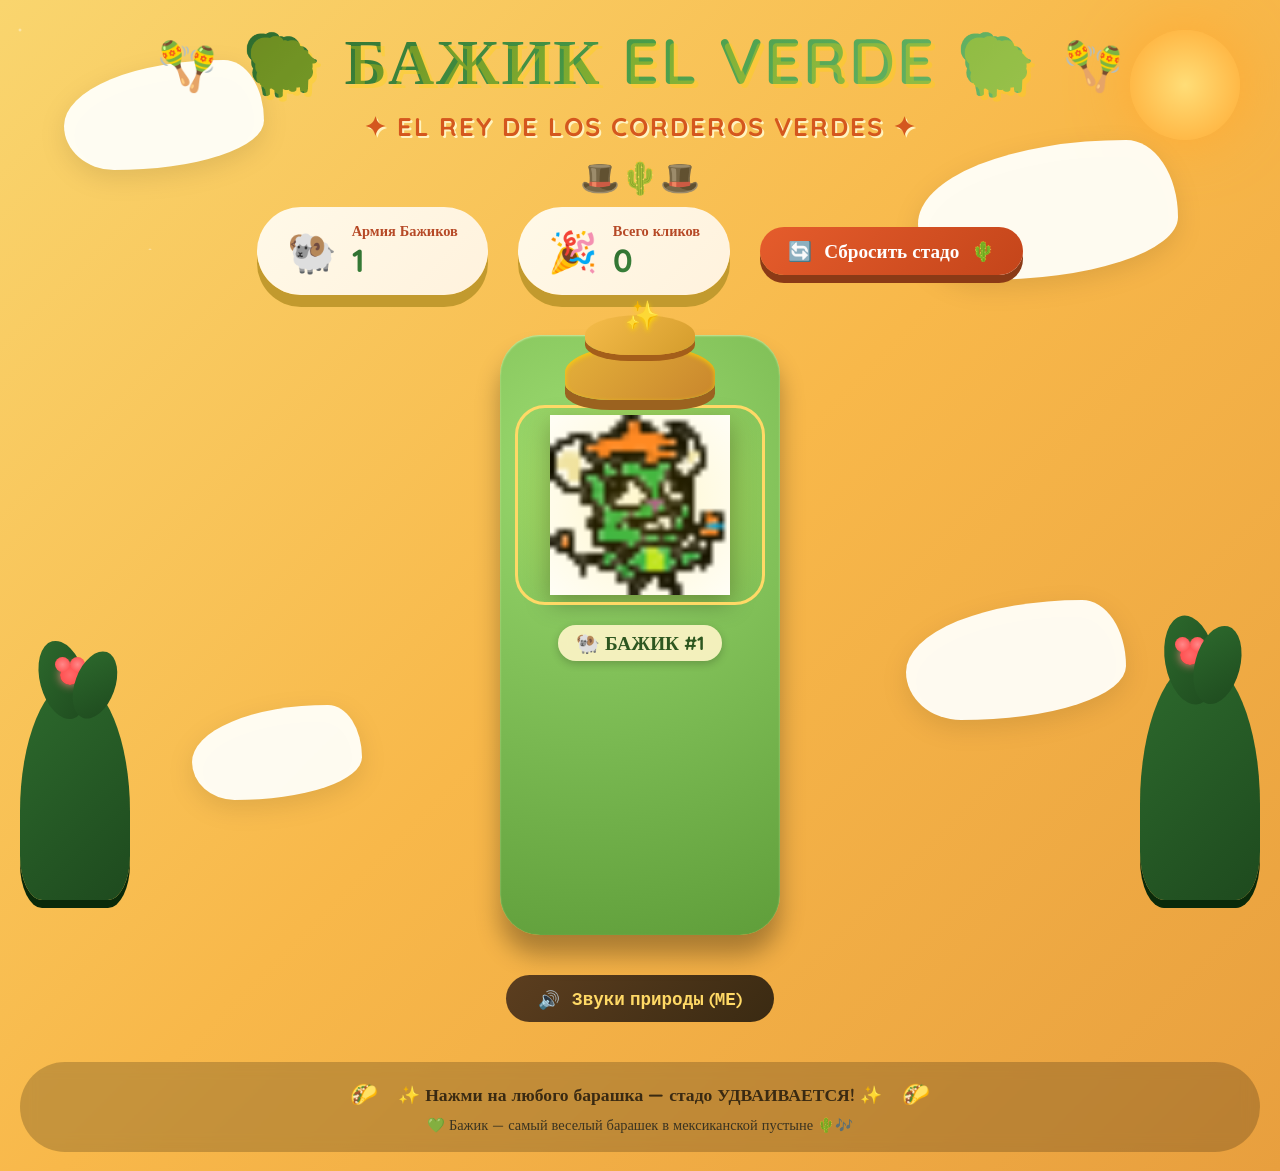
==== index.html @ f5b94338 "Rename бажик.html to index.html" ====
<!DOCTYPE html>
<html lang="ru">
<head>
    <meta charset="UTF-8">
    <meta name="viewport" content="width=device-width, initial-scale=1.0, user-scalable=no">
    <title>Бажик - Веселый Барашек в Мексике!</title>
    <link rel="stylesheet" href="бажик.css">
    <link href="https://fonts.googleapis.com/css2?family=Fredoka+One&family=Patrick+Hand&family=Quicksand:wght@400;600;700&display=swap" rel="stylesheet">
</head>
<body>

    <div class="stars"></div>
    <div class="twinkling"></div>
    
    <!-- Фоновые декоративные элементы -->
    <div class="cactus-left">
        <div class="cactus-flower"></div>
    </div>
    <div class="cactus-right">
        <div class="cactus-flower"></div>
    </div>
    <div class="sun">
        <div class="sun-rays"></div>
    </div>
    <div class="cloud cloud1"></div>
    <div class="cloud cloud2"></div>
    <div class="cloud cloud3"></div>
    <div class="cloud cloud4"></div>

    <div class="container">
        <header>
            <div class="header-decoration">
                <span class="maraca">🪇</span>
                <h1>🐏 БАЖИК EL VERDE 🐏</h1>
                <span class="maraca">🪇</span>
            </div>
            <p class="subtitle">✦ EL REY DE LOS CORDEROS VERDES ✦</p>
            <div class="sombrero-icon">🎩🌵🎩</div>
        </header>

        <div class="stats-panel">
            <div class="stat-card">
                <div class="stat-icon">🐏</div>
                <div class="stat-info">
                    <span class="stat-label">Армия Бажиков</span>
                    <span id="sheepCount" class="stat-value">1</span>
                </div>
            </div>
            <div class="stat-card">
                <div class="stat-icon">🎉</div>
                <div class="stat-info">
                    <span class="stat-label">Всего кликов</span>
                    <span id="totalClicks" class="stat-value">0</span>
                </div>
            </div>
            <button id="resetButton" class="reset-btn">
                <span>🔄</span> Сбросить стадо <span>🌵</span>
            </button>
        </div>

        <div id="sheepField" class="sheep-field">
            <!-- Сюда будут динамически добавляться барашки из картинки -->
        </div>

        <div class="sound-control">
            <button id="muteButton" class="mute-btn">
                <span class="mute-icon">🔊</span>
                <span class="mute-text">Звуки природы (МЕ)</span>
            </button>
        </div>
        
        <footer>
            <div class="footer-decoration">
                <span>🌮</span>
                <p>✨ Нажми на любого барашка — стадо УДВАИВАЕТСЯ! ✨</p>
                <span>🌮</span>
            </div>
            <p class="credit">💚 Бажик — самый веселый барашек в мексиканской пустыне 🌵🎶</p>
        </footer>
    </div>

    <script src="бажик.js"></script>
</body>
</html>
---- бажик.css ----
* {
    margin: 0;
    padding: 0;
    box-sizing: border-box;
    user-select: none;
}

body {
    min-height: 100vh;
    background: linear-gradient(135deg, #f9d56e 0%, #f8b84a 50%, #e89f3e 100%);
    font-family: 'Quicksand', 'Fredoka One', cursive;
    overflow-x: hidden;
    position: relative;
    cursor: pointer;
}

/* Звездное небо и мерцание */
.stars, .twinkling {
    position: fixed;
    top: 0;
    left: 0;
    width: 100%;
    height: 100%;
    pointer-events: none;
    z-index: 0;
}

.stars {
    background: radial-gradient(2px 2px at 20px 30px, #fff, rgba(0,0,0,0)),
                radial-gradient(3px 3px at 80px 150px, #fffa, rgba(0,0,0,0)),
                radial-gradient(1px 1px at 300px 400px, #fff, rgba(0,0,0,0)),
                radial-gradient(2px 2px at 500px 200px, #ffd, rgba(0,0,0,0));
    background-size: 200px 200px;
    background-repeat: no-repeat;
    opacity: 0.6;
}

.twinkling {
    background: radial-gradient(2px 2px at 150px 250px, #fff8, rgba(0,0,0,0)),
                radial-gradient(1px 1px at 450px 550px, #fffc, rgba(0,0,0,0)),
                radial-gradient(3px 3px at 700px 300px, #ffff, rgba(0,0,0,0));
    background-size: 250px 250px;
    background-repeat: no-repeat;
    animation: twinkle 3s infinite alternate;
}

@keyframes twinkle {
    0% { opacity: 0.3; }
    100% { opacity: 1; }
}

/* Мексиканские кактусы с цветами */
.cactus-left {
    position: fixed;
    bottom: 0;
    left: 20px;
    width: 110px;
    height: 220px;
    background: linear-gradient(135deg, #2d6a2d, #1e4a1e);
    border-radius: 50% 50% 20% 20% / 60% 60% 20% 20%;
    z-index: 1;
    box-shadow: 0 8px 0 #0a2a0a;
}
.cactus-left::before {
    content: '';
    position: absolute;
    top: -40px;
    left: 20px;
    width: 45px;
    height: 80px;
    background: linear-gradient(135deg, #2d6a2d, #1e4a1e);
    border-radius: 50%;
    transform: rotate(-15deg);
}
.cactus-left::after {
    content: '';
    position: absolute;
    top: -30px;
    right: 15px;
    width: 40px;
    height: 70px;
    background: linear-gradient(135deg, #2d6a2d, #1e4a1e);
    border-radius: 50%;
    transform: rotate(20deg);
}
.cactus-flower {
    position: absolute;
    top: -15px;
    left: 40px;
    width: 20px;
    height: 20px;
    background: radial-gradient(circle, #ff6b6b, #ff4444);
    border-radius: 50%;
    box-shadow: 0 0 10px #ff8888;
}
.cactus-flower::before,
.cactus-flower::after {
    content: '';
    position: absolute;
    width: 15px;
    height: 15px;
    background: radial-gradient(circle, #ff8888, #ff4444);
    border-radius: 50%;
}
.cactus-flower::before { top: -8px; left: -5px; }
.cactus-flower::after { top: -8px; right: -5px; }

.cactus-right {
    position: fixed;
    bottom: 0;
    right: 20px;
    width: 120px;
    height: 240px;
    background: linear-gradient(135deg, #2d6a2d, #1e4a1e);
    border-radius: 50% 50% 20% 20% / 60% 60% 20% 20%;
    z-index: 1;
    box-shadow: 0 8px 0 #0a2a0a;
}
.cactus-right::before {
    content: '';
    position: absolute;
    top: -45px;
    left: 25px;
    width: 50px;
    height: 90px;
    background: linear-gradient(135deg, #2d6a2d, #1e4a1e);
    border-radius: 50%;
    transform: rotate(-10deg);
}
.cactus-right::after {
    content: '';
    position: absolute;
    top: -35px;
    right: 20px;
    width: 45px;
    height: 80px;
    background: linear-gradient(135deg, #2d6a2d, #1e4a1e);
    border-radius: 50%;
    transform: rotate(15deg);
}

/* Солнце с лучами */
.sun {
    position: fixed;
    top: 30px;
    right: 40px;
    width: 110px;
    height: 110px;
    background: radial-gradient(circle, #ffdd77, #ffaa33);
    border-radius: 50%;
    box-shadow: 0 0 60px #ffaa33;
    z-index: 0;
    animation: floatSun 8s infinite alternate ease-in-out;
}
.sun-rays {
    position: absolute;
    width: 100%;
    height: 100%;
    top: 0;
    left: 0;
}
@keyframes floatSun {
    0% { transform: translateY(0px) rotate(0deg); }
    100% { transform: translateY(12px) rotate(5deg); }
}

/* Облака */
.cloud {
    position: fixed;
    background: rgba(255, 255, 250, 0.95);
    border-radius: 80% 20% 75% 25% / 60% 55% 45% 40%;
    z-index: 0;
    filter: drop-shadow(0 8px 12px rgba(0,0,0,0.1));
    backdrop-filter: blur(2px);
}
.cloud1 {
    width: 200px;
    height: 110px;
    top: 60px;
    left: 5%;
    animation: drift 32s infinite linear;
}
.cloud2 {
    width: 260px;
    height: 140px;
    top: 140px;
    right: 8%;
    animation: drift 40s infinite reverse linear;
}
.cloud3 {
    width: 170px;
    height: 95px;
    bottom: 100px;
    left: 15%;
    animation: drift 45s infinite linear;
}
.cloud4 {
    width: 220px;
    height: 120px;
    bottom: 180px;
    right: 12%;
    animation: drift 38s infinite reverse linear;
}
@keyframes drift {
    0% { transform: translateX(-30px); }
    100% { transform: translateX(40px); }
}

.container {
    position: relative;
    z-index: 10;
    max-width: 1400px;
    margin: 0 auto;
    padding: 20px;
    text-align: center;
}

/* Хедер с украшениями */
.header-decoration {
    display: flex;
    align-items: center;
    justify-content: center;
    gap: 25px;
    flex-wrap: wrap;
}
.maraca {
    font-size: 3rem;
    animation: shake 0.5s infinite alternate;
}
@keyframes shake {
    from { transform: rotate(-10deg); }
    to { transform: rotate(10deg); }
}

header h1 {
    font-size: 4rem;
    background: linear-gradient(135deg, #2d6a2d, #4a9e4a, #6bb86b);
    -webkit-background-clip: text;
    background-clip: text;
    color: transparent;
    text-shadow: 4px 4px 0px rgba(255,215,0,0.3);
    letter-spacing: 2px;
    font-weight: 800;
    display: inline-block;
    margin-bottom: 10px;
}
.subtitle {
    font-size: 1.6rem;
    color: #d4571e;
    font-weight: bold;
    letter-spacing: 2px;
    text-shadow: 2px 2px 0 #fff3bf;
    margin-bottom: 15px;
}
.sombrero-icon {
    font-size: 2rem;
    opacity: 0.7;
    margin-bottom: 10px;
}

/* Статистика */
.stats-panel {
    display: flex;
    justify-content: center;
    align-items: center;
    gap: 30px;
    flex-wrap: wrap;
    margin-bottom: 40px;
}
.stat-card {
    background: linear-gradient(135deg, #fff9e8, #fff2dd);
    border-radius: 70px;
    padding: 15px 30px;
    box-shadow: 0 12px 0 #c29a2e;
    display: flex;
    align-items: center;
    gap: 15px;
    transition: transform 0.2s;
}
.stat-card:hover {
    transform: translateY(-3px);
}
.stat-icon {
    font-size: 2.5rem;
}
.stat-info {
    text-align: left;
}
.stat-label {
    font-size: 0.9rem;
    color: #b64926;
    font-weight: bold;
    display: block;
}
.stat-value {
    font-size: 2rem;
    font-weight: 800;
    background: linear-gradient(135deg, #2d6a2d, #4a9e4a);
    -webkit-background-clip: text;
    background-clip: text;
    color: transparent;
    min-width: 70px;
    display: inline-block;
}
.reset-btn {
    background: linear-gradient(135deg, #e55c2c, #c4451a);
    border: none;
    font-family: 'Quicksand', cursive;
    font-size: 1.2rem;
    font-weight: bold;
    padding: 12px 28px;
    border-radius: 60px;
    color: white;
    cursor: pointer;
    box-shadow: 0 8px 0 #8b3a16;
    transition: 0.07s linear;
    display: flex;
    align-items: center;
    gap: 12px;
}
.reset-btn:active {
    transform: translateY(4px);
    box-shadow: 0 4px 0 #8b3a16;
}

/* Поле для барашков */
.sheep-field {
    display: flex;
    flex-wrap: wrap;
    justify-content: center;
    gap: 35px;
    margin: 30px 0 40px;
    min-height: 600px;
    transition: all 0.3s ease;
}

/* ========== КАРТОЧКА С КАРТИНКОЙ БАРАШКА ========== */
.sheep-card {
    background: radial-gradient(circle at 30% 20%, #9bda6f, #5f9e3a);
    border-radius: 40px;
    padding: 25px 25px 30px 25px;
    cursor: pointer;
    transition: all 0.3s cubic-bezier(0.68, -0.55, 0.265, 1.55);
    box-shadow: 0 20px 25px rgba(0,0,0,0.3), inset 0 1px 2px rgba(255,255,200,0.6);
    position: relative;
    animation: bounceIn 0.5s ease-out;
    width: 280px;
    text-align: center;
    backdrop-filter: blur(2px);
}
.sheep-card:hover {
    transform: scale(1.05) translateY(-8px);
    box-shadow: 0 25px 35px rgba(0,0,0,0.4);
}
.sheep-card:active {
    transform: scale(0.98);
}

/* Сомбреро над картинкой */
.sombrero-real {
    position: relative;
    width: 150px;
    height: 55px;
    background: linear-gradient(135deg, #e5b13b, #c9862c);
    border-radius: 50% 50% 30% 30%;
    margin: -15px auto 5px auto;
    box-shadow: 0 10px 0 #9b621f, inset 0 2px 5px rgba(255,215,0,0.8);
    z-index: 5;
}
.sombrero-real::before {
    content: '';
    position: absolute;
    top: -30px;
    left: 20px;
    width: 110px;
    height: 40px;
    background: linear-gradient(135deg, #f5bc4a, #d49c2c);
    border-radius: 50% 50% 40% 40%;
    box-shadow: 0 6px 0 #a45e1a;
}
.sombrero-real::after {
    content: '✨';
    position: absolute;
    font-size: 28px;
    top: -48px;
    left: 60px;
    text-shadow: 0 2px 5px gold;
    animation: sparkle 1s infinite alternate;
}
@keyframes sparkle {
    from { opacity: 0.6; transform: scale(0.9);}
    to { opacity: 1; transform: scale(1.2);}
}

/* Контейнер для картинки барашка */
.sheep-image-container {
    position: relative;
    margin: 15px 0;
    display: flex;
    justify-content: center;
    align-items: center;
}

.sheep-image {
    width: 180px;
    height: 180px;
    object-fit: contain;
    filter: drop-shadow(0 8px 12px rgba(0,0,0,0.3));
    transition: all 0.2s ease;
    animation: gentleFloat 3s infinite ease-in-out;
}

@keyframes gentleFloat {
    0%, 100% { transform: translateY(0px); }
    50% { transform: translateY(-5px); }
}

/* Мексиканская рамка вокруг картинки */
.mexican-frame {
    position: absolute;
    top: -10px;
    left: -10px;
    right: -10px;
    bottom: -10px;
    border: 3px solid #ffd966;
    border-radius: 30px;
    background: radial-gradient(circle, rgba(255,215,0,0.2), transparent);
    pointer-events: none;
    animation: frameGlow 2s infinite alternate;
}

@keyframes frameGlow {
    from { border-color: #ffd966; box-shadow: 0 0 5px rgba(255,217,102,0.3); }
    to { border-color: #ffaa33; box-shadow: 0 0 15px rgba(255,170,51,0.6); }
}

/* Имя барашка */
.sheep-name-real {
    font-weight: bold;
    background: rgba(255,245,200,0.9);
    display: inline-block;
    padding: 6px 18px;
    border-radius: 40px;
    margin-top: 15px;
    font-size: 1.2rem;
    color: #2d5720;
    box-shadow: 0 3px 8px rgba(0,0,0,0.2);
    backdrop-filter: blur(4px);
    font-family: 'Quicksand', cursive;
}

@keyframes bounceIn {
    0% { opacity: 0; transform: scale(0.2) rotate(-10deg); }
    60% { transform: scale(1.05) rotate(2deg); }
    100% { opacity: 1; transform: scale(1) rotate(0deg); }
}

/* Всплывающее сообщение */
.speech-bubble {
    position: fixed;
    background: linear-gradient(135deg, #fffef0, #ffffe0);
    border-radius: 60px;
    padding: 14px 28px;
    font-weight: bold;
    font-size: 1.4rem;
    color: #bd3e11;
    box-shadow: 0 8px 20px rgba(0,0,0,0.3);
    white-space: nowrap;
    z-index: 200;
    pointer-events: none;
    font-family: 'Patrick Hand', cursive;
    border: 3px solid #ffaa44;
    animation: floatUpReal 0.9s forwards;
}
@keyframes floatUpReal {
    0% { opacity: 1; transform: translateY(0px) scale(0.8);}
    100% { opacity: 0; transform: translateY(-110px) scale(1.1);}
}

.sound-control {
    margin: 15px;
}
.mute-btn {
    background: linear-gradient(135deg, #5c3e1f, #3a2a12);
    border: none;
    color: #ffd966;
    padding: 12px 32px;
    border-radius: 50px;
    font-weight: bold;
    font-size: 1.1rem;
    cursor: pointer;
    font-family: 'Quicksand', monospace;
    transition: all 0.2s;
    display: inline-flex;
    align-items: center;
    gap: 12px;
}
.mute-btn:active {
    transform: scale(0.96);
}

footer {
    margin-top: 40px;
    background: rgba(0,0,0,0.2);
    border-radius: 50px;
    padding: 18px;
    backdrop-filter: blur(8px);
}
.footer-decoration {
    display: flex;
    justify-content: center;
    align-items: center;
    gap: 20px;
    font-size: 1.4rem;
}
.footer-decoration p {
    font-size: 1.1rem;
    font-weight: bold;
    color: #3a2a12;
}
.credit {
    font-size: 0.9rem;
    opacity: 0.9;
    margin-top: 8px;
    color: #2c2a1f;
}

/* Адаптация под мобильные устройства */
@media (max-width: 700px) {
    .sheep-card { width: 220px; padding: 15px; }
    .sombrero-real { width: 120px; transform: scale(0.9); margin-top: -20px; }
    .sheep-image { width: 140px; height: 140px; }
    .stat-card { padding: 10px 20px; }
    header h1 { font-size: 2.2rem; }
    .speech-bubble { font-size: 1rem; white-space: nowrap; padding: 8px 16px; }
    .stat-value { font-size: 1.5rem; }
}

/* Анимация загрузки картинки */
.sheep-image {
    transition: all 0.3s ease;
}

.sheep-card:hover .sheep-image {
    transform: scale(1.05);
    filter: drop-shadow(0 12px 18px rgba(0,0,0,0.4));
}
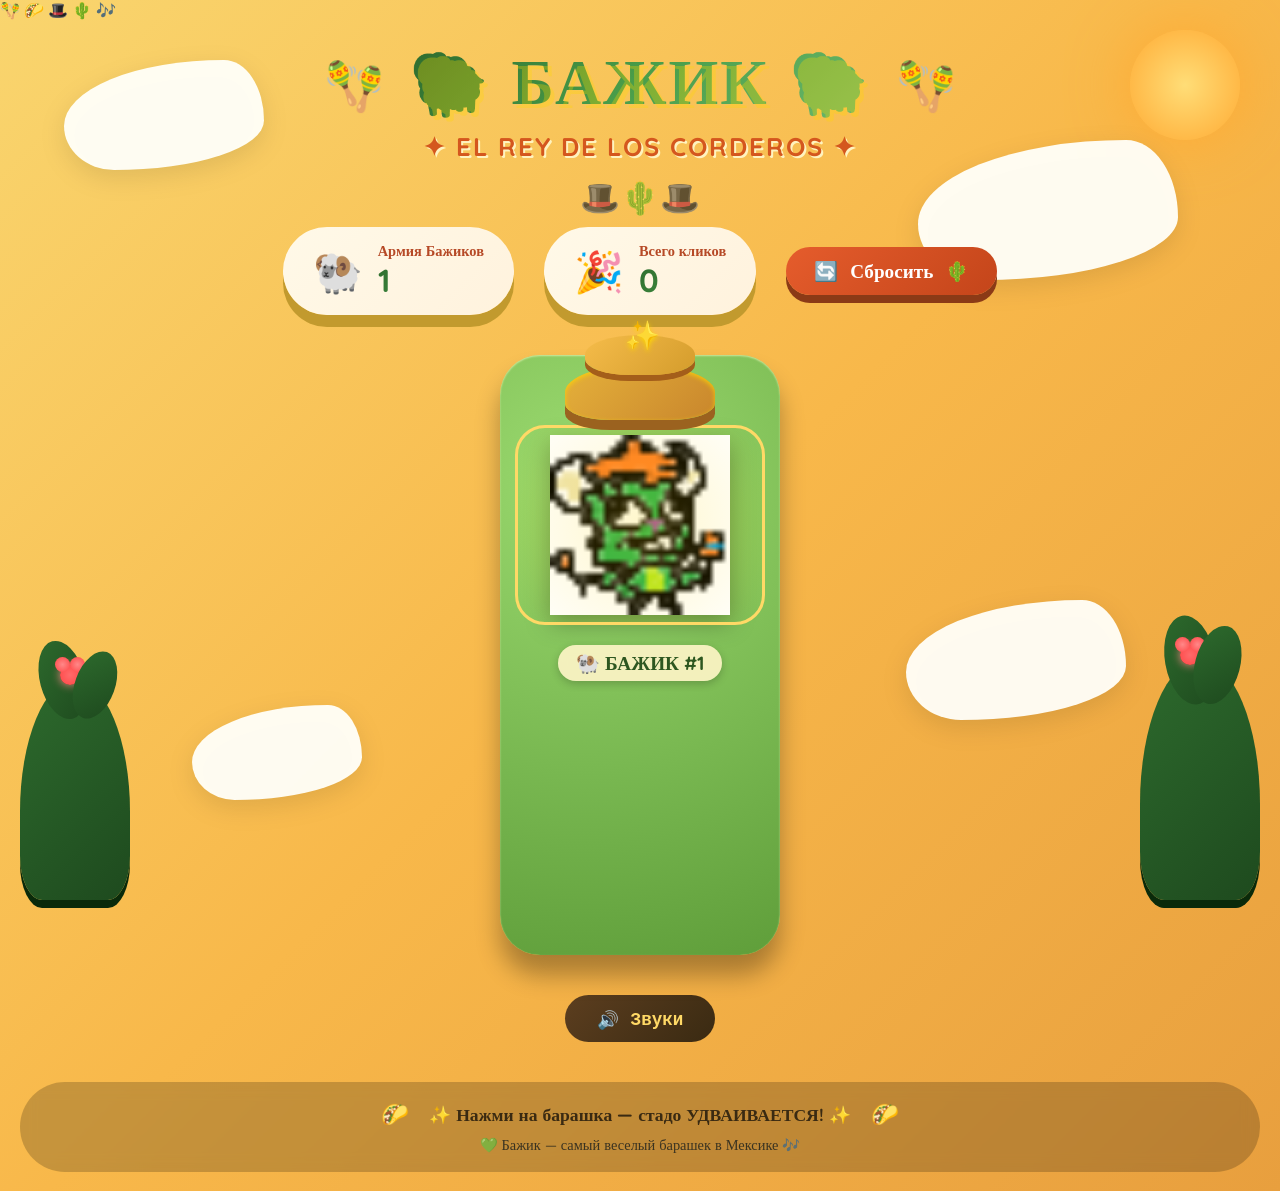
==== commit cd3f1dcb: "Update index.html" ====
--- a/index.html
+++ b/index.html
@@ -2,17 +2,15 @@
 <html lang="ru">
 <head>
     <meta charset="UTF-8">
-    <meta name="viewport" content="width=device-width, initial-scale=1.0, user-scalable=no">
-    <title>Бажик - Веселый Барашек в Мексике!</title>
+    <meta name="viewport" content="width=device-width, initial-scale=1.0, user-scalable=yes, viewport-fit=cover">
+    <title>Бажик - Веселый Мексиканский Барашек</title>
     <link rel="stylesheet" href="бажик.css">
     <link href="https://fonts.googleapis.com/css2?family=Fredoka+One&family=Patrick+Hand&family=Quicksand:wght@400;600;700&display=swap" rel="stylesheet">
 </head>
 <body>
 
-    <div class="stars"></div>
-    <div class="twinkling"></div>
-    
-    <!-- Фоновые декоративные элементы -->
+    <!-- Фоновые декорации -->
+    <div class="bg-pattern"></div>
     <div class="cactus-left">
         <div class="cactus-flower"></div>
     </div>
@@ -22,19 +20,30 @@
     <div class="sun">
         <div class="sun-rays"></div>
     </div>
+    
+    <!-- Облака -->
     <div class="cloud cloud1"></div>
     <div class="cloud cloud2"></div>
     <div class="cloud cloud3"></div>
     <div class="cloud cloud4"></div>
 
+    <!-- Летающие мексиканские украшения -->
+    <div class="floating-decoration">
+        <span class="floating-emoji">🪇</span>
+        <span class="floating-emoji">🌮</span>
+        <span class="floating-emoji">🎩</span>
+        <span class="floating-emoji">🌵</span>
+        <span class="floating-emoji">🎶</span>
+    </div>
+
     <div class="container">
         <header>
             <div class="header-decoration">
-                <span class="maraca">🪇</span>
-                <h1>🐏 БАЖИК EL VERDE 🐏</h1>
-                <span class="maraca">🪇</span>
+                <span class="maraca left">🪇</span>
+                <h1>🐏 БАЖИК 🐏</h1>
+                <span class="maraca right">🪇</span>
             </div>
-            <p class="subtitle">✦ EL REY DE LOS CORDEROS VERDES ✦</p>
+            <p class="subtitle">✦ EL REY DE LOS CORDEROS ✦</p>
             <div class="sombrero-icon">🎩🌵🎩</div>
         </header>
 
@@ -54,28 +63,28 @@
                 </div>
             </div>
             <button id="resetButton" class="reset-btn">
-                <span>🔄</span> Сбросить стадо <span>🌵</span>
+                <span>🔄</span> Сбросить <span>🌵</span>
             </button>
         </div>
 
         <div id="sheepField" class="sheep-field">
-            <!-- Сюда будут динамически добавляться барашки из картинки -->
+            <!-- Барашки будут здесь -->
         </div>
 
         <div class="sound-control">
             <button id="muteButton" class="mute-btn">
                 <span class="mute-icon">🔊</span>
-                <span class="mute-text">Звуки природы (МЕ)</span>
+                <span class="mute-text">Звуки</span>
             </button>
         </div>
         
         <footer>
             <div class="footer-decoration">
                 <span>🌮</span>
-                <p>✨ Нажми на любого барашка — стадо УДВАИВАЕТСЯ! ✨</p>
+                <p>✨ Нажми на барашка — стадо УДВАИВАЕТСЯ! ✨</p>
                 <span>🌮</span>
             </div>
-            <p class="credit">💚 Бажик — самый веселый барашек в мексиканской пустыне 🌵🎶</p>
+            <p class="credit">💚 Бажик — самый веселый барашек в Мексике 🎶</p>
         </footer>
     </div>
 
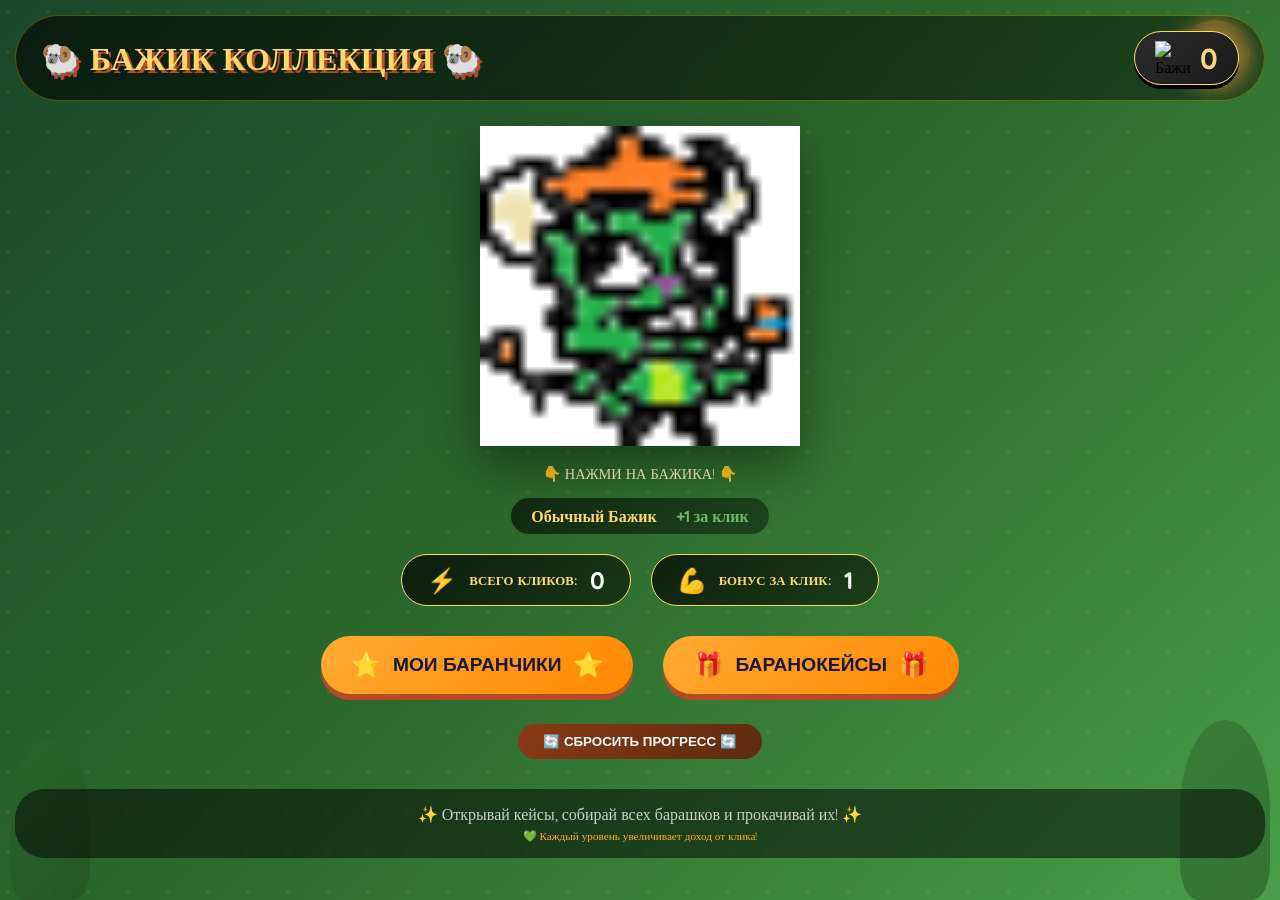
==== commit b7771670: "Update index.html" ====
--- a/index.html
+++ b/index.html
@@ -3,89 +3,166 @@
 <head>
     <meta charset="UTF-8">
     <meta name="viewport" content="width=device-width, initial-scale=1.0, user-scalable=yes, viewport-fit=cover">
-    <title>Бажик - Веселый Мексиканский Барашек</title>
+    <title>Бажик - Коллекция барашков</title>
     <link rel="stylesheet" href="бажик.css">
-    <link href="https://fonts.googleapis.com/css2?family=Fredoka+One&family=Patrick+Hand&family=Quicksand:wght@400;600;700&display=swap" rel="stylesheet">
+    <link href="https://fonts.googleapis.com/css2?family=Fredoka+One&family=Quicksand:wght@400;600;700;800&display=swap" rel="stylesheet">
 </head>
 <body>
 
-    <!-- Фоновые декорации -->
     <div class="bg-pattern"></div>
-    <div class="cactus-left">
-        <div class="cactus-flower"></div>
-    </div>
-    <div class="cactus-right">
-        <div class="cactus-flower"></div>
-    </div>
-    <div class="sun">
-        <div class="sun-rays"></div>
-    </div>
-    
-    <!-- Облака -->
-    <div class="cloud cloud1"></div>
-    <div class="cloud cloud2"></div>
-    <div class="cloud cloud3"></div>
-    <div class="cloud cloud4"></div>
-
-    <!-- Летающие мексиканские украшения -->
-    <div class="floating-decoration">
-        <span class="floating-emoji">🪇</span>
-        <span class="floating-emoji">🌮</span>
-        <span class="floating-emoji">🎩</span>
-        <span class="floating-emoji">🌵</span>
-        <span class="floating-emoji">🎶</span>
-    </div>
+    <div class="cactus-left"></div>
+    <div class="cactus-right"></div>
+    <div class="sun"></div>
 
     <div class="container">
         <header>
-            <div class="header-decoration">
-                <span class="maraca left">🪇</span>
-                <h1>🐏 БАЖИК 🐏</h1>
-                <span class="maraca right">🪇</span>
+            <h1>🐏 БАЖИК КОЛЛЕКЦИЯ 🐏</h1>
+            <div class="currency-display">
+                <img src="бажичок.png" alt="Бажичок" class="currency-icon">
+                <span id="currencyAmount" class="currency-amount">0</span>
             </div>
-            <p class="subtitle">✦ EL REY DE LOS CORDEROS ✦</p>
-            <div class="sombrero-icon">🎩🌵🎩</div>
         </header>
 
+        <!-- Главный Бажик для кликов -->
+        <div class="main-sheep-container">
+            <div id="clickableSheep" class="clickable-sheep">
+                <img id="mainSheepImage" src="бажичек.png" alt="Бажик" class="main-sheep-img">
+                <div class="click-effect"></div>
+            </div>
+            <p class="click-hint">👇 НАЖМИ НА БАЖИКА! 👇</p>
+            <div class="active-brawler-info" id="activeBrawlerInfo">
+                <span id="activeBrawlerName">Обычный Бажик</span>
+                <span id="activeBrawlerBonus">+1 за клик</span>
+            </div>
+        </div>
+
+        <!-- Статистика кликов -->
         <div class="stats-panel">
             <div class="stat-card">
-                <div class="stat-icon">🐏</div>
-                <div class="stat-info">
-                    <span class="stat-label">Армия Бажиков</span>
-                    <span id="sheepCount" class="stat-value">1</span>
-                </div>
+                <span class="stat-icon">⚡</span>
+                <span class="stat-label">ВСЕГО КЛИКОВ:</span>
+                <span id="totalClicks" class="stat-value">0</span>
             </div>
-            <div class="stat-card">
-                <div class="stat-icon">🎉</div>
-                <div class="stat-info">
-                    <span class="stat-label">Всего кликов</span>
-                    <span id="totalClicks" class="stat-value">0</span>
-                </div>
+            <div class="stat-card bonus-card">
+                <span class="stat-icon">💪</span>
+                <span class="stat-label">БОНУС ЗА КЛИК:</span>
+                <span id="clickBonus" class="stat-value">1</span>
             </div>
-            <button id="resetButton" class="reset-btn">
-                <span>🔄</span> Сбросить <span>🌵</span>
+        </div>
+
+        <!-- Кнопки навигации между окнами -->
+        <div class="nav-buttons">
+            <button id="openBrawlersBtn" class="nav-btn-main">
+                <span class="nav-icon">⭐</span>
+                МОИ БАРАНЧИКИ
+                <span class="nav-icon">⭐</span>
+            </button>
+            <button id="openCasesBtn" class="nav-btn-main">
+                <span class="nav-icon">🎁</span>
+                БАРАНОКЕЙСЫ
+                <span class="nav-icon">🎁</span>
             </button>
         </div>
 
-        <div id="sheepField" class="sheep-field">
-            <!-- Барашки будут здесь -->
+        <!-- Кнопка сброса -->
+        <div class="reset-section">
+            <button id="resetGameBtn" class="reset-btn">🔄 СБРОСИТЬ ПРОГРЕСС 🔄</button>
         </div>
 
-        <div class="sound-control">
-            <button id="muteButton" class="mute-btn">
-                <span class="mute-icon">🔊</span>
-                <span class="mute-text">Звуки</span>
-            </button>
+        <footer>
+            <p>✨ Открывай кейсы, собирай всех барашков и прокачивай их! ✨</p>
+            <p class="credit">💚 Каждый уровень увеличивает доход от клика!</p>
+        </footer>
+    </div>
+
+    <!-- ПОЛНОЭКРАННОЕ ОКНО 1: МОИ БАРАНЧИКИ -->
+    <div id="brawlersWindow" class="fullscreen-window hidden">
+        <div class="fullscreen-content">
+            <div class="window-header-full">
+                <h2>⭐ МОИ БАРАНЧИКИ ⭐</h2>
+                <button class="close-window-btn" data-window="brawlersWindow">✖ ЗАКРЫТЬ ✖</button>
+            </div>
+            <div class="brawlers-fullscreen-grid" id="brawlersGrid">
+                <!-- Динамически добавляются барашки -->
+            </div>
         </div>
-        
-        <footer>
-            <div class="footer-decoration">
-                <span>🌮</span>
-                <p>✨ Нажми на барашка — стадо УДВАИВАЕТСЯ! ✨</p>
-                <span>🌮</span>
+    </div>
+
+    <!-- ПОЛНОЭКРАННОЕ ОКНО 2: БАРАНОКЕЙСЫ с анимацией как в CS:GO -->
+    <div id="casesWindow" class="fullscreen-window hidden">
+        <div class="fullscreen-content">
+            <div class="window-header-full">
+                <h2>🎁 БАРАНОКЕЙСЫ 🎁</h2>
+                <button class="close-window-btn" data-window="casesWindow">✖ ЗАКРЫТЬ ✖</button>
             </div>
-            <p class="credit">💚 Бажик — самый веселый барашек в Мексике 🎶</p>
-        </footer>
+            <div class="cases-fullscreen-container">
+                <div class="case-main-card">
+                    <div class="case-3d-preview">
+                        <img src="баранокейс.png" alt="Баранокейс" class="case-big-image">
+                        <div class="case-glow-ring"></div>
+                    </div>
+                    <div class="case-info-full">
+                        <h3>🔥 БАРАНОКЕЙС 🔥</h3>
+                        <p>Открой кейс и получи одного из барашков!</p>
+                        <div class="case-characters-preview">
+                            <div class="preview-item">🐏 Обычный</div>
+                            <div class="preview-item">👓 В очках</div>
+                            <div class="preview-item">🔧 Меха</div>
+                            <div class="preview-item">🎭 Поко</div>
+                        </div>
+                        <button id="openCaseFullBtn" class="case-open-full-btn">
+                            <span class="btn-text">🎲 ОТКРЫТЬ КЕЙС 🎲</span>
+                            <span class="btn-price-full">
+                                <img src="бажичок.png" class="btn-currency-icon">
+                                <span id="casePriceFull">10</span>
+                            </span>
+                        </button>
+                    </div>
+                </div>
+            </div>
+        </div>
+    </div>
+
+    <!-- CS:GO СТИЛЬ - АНИМАЦИЯ ПРОКРУТКИ СКИНОВ -->
+    <div id="csgoRollAnimation" class="csgo-roll-overlay hidden">
+        <div class="roll-background"></div>
+        <div class="roll-container">
+            <div class="roll-header">
+                <span>🔫 ОТКРЫТИЕ КЕЙСА 🔫</span>
+                <div class="roll-progress-bar">
+                    <div class="roll-progress-fill" id="rollProgressFill"></div>
+                </div>
+            </div>
+            <div class="skin-roll-area" id="skinRollArea">
+                <div class="skin-roller" id="skinRoller">
+                    <!-- Сюда динамически добавляются скины для прокрутки -->
+                </div>
+                <div class="roll-indicator"></div>
+            </div>
+            <div class="roll-result hidden" id="rollResult">
+                <div class="result-card">
+                    <div class="result-glow"></div>
+                    <div class="result-image" id="resultImage"></div>
+                    <div class="result-name" id="resultName"></div>
+                    <div class="result-stats" id="resultStats"></div>
+                    <button class="result-claim-btn" id="resultClaimBtn">ЗАБРАТЬ</button>
+                </div>
+            </div>
+        </div>
+    </div>
+
+    <!-- Модальное окно подтверждения сброса -->
+    <div id="resetModal" class="modal">
+        <div class="modal-content">
+            <div class="modal-icon">⚠️</div>
+            <h3>СБРОС ПРОГРЕССА</h3>
+            <p>Вы уверены, что хотите сбросить весь прогресс?</p>
+            <p>Все барашки, уровни и монеты будут удалены!</p>
+            <div class="modal-buttons">
+                <button id="confirmResetBtn" class="confirm-btn">✅ ДА, СБРОСИТЬ</button>
+                <button id="cancelResetBtn" class="cancel-btn">❌ ОТМЕНА</button>
+            </div>
+        </div>
     </div>
 
     <script src="бажик.js"></script>
--- a/бажик.css
+++ b/бажик.css
@@ -2,546 +2,713 @@
     margin: 0;
     padding: 0;
     box-sizing: border-box;
-    user-select: none;
+    -webkit-tap-highlight-color: transparent;
+}
+
+:root {
+    --primary-green: #6bb86b;
+    --dark-green: #4a9e4a;
+    --gold: #ffd966;
+    --orange: #e55c2c;
 }
 
 body {
     min-height: 100vh;
-    background: linear-gradient(135deg, #f9d56e 0%, #f8b84a 50%, #e89f3e 100%);
+    background: linear-gradient(135deg, #1a472a 0%, #2d6a2d 50%, #4a9e4a 100%);
     font-family: 'Quicksand', 'Fredoka One', cursive;
     overflow-x: hidden;
     position: relative;
-    cursor: pointer;
-}
-
-/* Звездное небо и мерцание */
-.stars, .twinkling {
+}
+
+.bg-pattern {
     position: fixed;
     top: 0;
     left: 0;
     width: 100%;
     height: 100%;
+    background-image: radial-gradient(circle at 20% 30%, rgba(255,215,0,0.08) 2px, transparent 2px);
+    background-size: 40px 40px;
     pointer-events: none;
     z-index: 0;
 }
 
-.stars {
-    background: radial-gradient(2px 2px at 20px 30px, #fff, rgba(0,0,0,0)),
-                radial-gradient(3px 3px at 80px 150px, #fffa, rgba(0,0,0,0)),
-                radial-gradient(1px 1px at 300px 400px, #fff, rgba(0,0,0,0)),
-                radial-gradient(2px 2px at 500px 200px, #ffd, rgba(0,0,0,0));
-    background-size: 200px 200px;
-    background-repeat: no-repeat;
-    opacity: 0.6;
-}
-
-.twinkling {
-    background: radial-gradient(2px 2px at 150px 250px, #fff8, rgba(0,0,0,0)),
-                radial-gradient(1px 1px at 450px 550px, #fffc, rgba(0,0,0,0)),
-                radial-gradient(3px 3px at 700px 300px, #ffff, rgba(0,0,0,0));
-    background-size: 250px 250px;
-    background-repeat: no-repeat;
-    animation: twinkle 3s infinite alternate;
-}
-
-@keyframes twinkle {
-    0% { opacity: 0.3; }
-    100% { opacity: 1; }
-}
-
-/* Мексиканские кактусы с цветами */
-.cactus-left {
+.cactus-left, .cactus-right {
     position: fixed;
     bottom: 0;
-    left: 20px;
-    width: 110px;
-    height: 220px;
+    z-index: 1;
+    opacity: 0.5;
+}
+.cactus-left {
+    left: 10px;
+    width: 80px;
+    height: 160px;
     background: linear-gradient(135deg, #2d6a2d, #1e4a1e);
-    border-radius: 50% 50% 20% 20% / 60% 60% 20% 20%;
-    z-index: 1;
-    box-shadow: 0 8px 0 #0a2a0a;
-}
-.cactus-left::before {
-    content: '';
-    position: absolute;
-    top: -40px;
-    left: 20px;
-    width: 45px;
-    height: 80px;
+    border-radius: 50% 50% 20% 20%;
+}
+.cactus-right {
+    right: 10px;
+    width: 90px;
+    height: 180px;
     background: linear-gradient(135deg, #2d6a2d, #1e4a1e);
-    border-radius: 50%;
-    transform: rotate(-15deg);
-}
-.cactus-left::after {
-    content: '';
-    position: absolute;
-    top: -30px;
-    right: 15px;
-    width: 40px;
-    height: 70px;
-    background: linear-gradient(135deg, #2d6a2d, #1e4a1e);
-    border-radius: 50%;
-    transform: rotate(20deg);
-}
-.cactus-flower {
-    position: absolute;
-    top: -15px;
-    left: 40px;
-    width: 20px;
-    height: 20px;
-    background: radial-gradient(circle, #ff6b6b, #ff4444);
-    border-radius: 50%;
-    box-shadow: 0 0 10px #ff8888;
-}
-.cactus-flower::before,
-.cactus-flower::after {
-    content: '';
-    position: absolute;
-    width: 15px;
-    height: 15px;
-    background: radial-gradient(circle, #ff8888, #ff4444);
-    border-radius: 50%;
-}
-.cactus-flower::before { top: -8px; left: -5px; }
-.cactus-flower::after { top: -8px; right: -5px; }
-
-.cactus-right {
-    position: fixed;
-    bottom: 0;
-    right: 20px;
-    width: 120px;
-    height: 240px;
-    background: linear-gradient(135deg, #2d6a2d, #1e4a1e);
-    border-radius: 50% 50% 20% 20% / 60% 60% 20% 20%;
-    z-index: 1;
-    box-shadow: 0 8px 0 #0a2a0a;
-}
-.cactus-right::before {
-    content: '';
-    position: absolute;
-    top: -45px;
-    left: 25px;
-    width: 50px;
-    height: 90px;
-    background: linear-gradient(135deg, #2d6a2d, #1e4a1e);
-    border-radius: 50%;
-    transform: rotate(-10deg);
-}
-.cactus-right::after {
-    content: '';
-    position: absolute;
-    top: -35px;
-    right: 20px;
-    width: 45px;
-    height: 80px;
-    background: linear-gradient(135deg, #2d6a2d, #1e4a1e);
-    border-radius: 50%;
-    transform: rotate(15deg);
-}
-
-/* Солнце с лучами */
+    border-radius: 50% 50% 20% 20%;
+}
 .sun {
     position: fixed;
-    top: 30px;
-    right: 40px;
-    width: 110px;
-    height: 110px;
+    top: 20px;
+    right: 30px;
+    width: 70px;
+    height: 70px;
     background: radial-gradient(circle, #ffdd77, #ffaa33);
     border-radius: 50%;
-    box-shadow: 0 0 60px #ffaa33;
     z-index: 0;
-    animation: floatSun 8s infinite alternate ease-in-out;
-}
-.sun-rays {
-    position: absolute;
-    width: 100%;
-    height: 100%;
-    top: 0;
-    left: 0;
+    animation: floatSun 6s infinite alternate;
 }
 @keyframes floatSun {
-    0% { transform: translateY(0px) rotate(0deg); }
-    100% { transform: translateY(12px) rotate(5deg); }
-}
-
-/* Облака */
-.cloud {
-    position: fixed;
-    background: rgba(255, 255, 250, 0.95);
-    border-radius: 80% 20% 75% 25% / 60% 55% 45% 40%;
-    z-index: 0;
-    filter: drop-shadow(0 8px 12px rgba(0,0,0,0.1));
-    backdrop-filter: blur(2px);
-}
-.cloud1 {
-    width: 200px;
-    height: 110px;
-    top: 60px;
-    left: 5%;
-    animation: drift 32s infinite linear;
-}
-.cloud2 {
-    width: 260px;
-    height: 140px;
-    top: 140px;
-    right: 8%;
-    animation: drift 40s infinite reverse linear;
-}
-.cloud3 {
-    width: 170px;
-    height: 95px;
-    bottom: 100px;
-    left: 15%;
-    animation: drift 45s infinite linear;
-}
-.cloud4 {
-    width: 220px;
-    height: 120px;
-    bottom: 180px;
-    right: 12%;
-    animation: drift 38s infinite reverse linear;
-}
-@keyframes drift {
-    0% { transform: translateX(-30px); }
-    100% { transform: translateX(40px); }
+    0% { transform: translateY(0); }
+    100% { transform: translateY(10px); }
 }
 
 .container {
     position: relative;
     z-index: 10;
-    max-width: 1400px;
+    max-width: 1300px;
     margin: 0 auto;
-    padding: 20px;
-    text-align: center;
-}
-
-/* Хедер с украшениями */
-.header-decoration {
-    display: flex;
-    align-items: center;
+    padding: 15px;
+}
+
+header {
+    display: flex;
+    justify-content: space-between;
+    align-items: center;
+    flex-wrap: wrap;
+    gap: 15px;
+    margin-bottom: 25px;
+    background: linear-gradient(135deg, rgba(0,0,0,0.6), rgba(0,0,0,0.4));
+    padding: 15px 25px;
+    border-radius: 50px;
+    backdrop-filter: blur(10px);
+    border: 1px solid rgba(255,215,0,0.3);
+}
+header h1 {
+    font-size: clamp(1.3rem, 5vw, 2rem);
+    color: #ffd966;
+    text-shadow: 3px 3px 0 #b64926;
+}
+.currency-display {
+    display: flex;
+    align-items: center;
+    gap: 10px;
+    background: linear-gradient(135deg, #2d2d2d, #1a1a1a);
+    padding: 8px 20px;
+    border-radius: 50px;
+    box-shadow: 0 4px 0 #000;
+    border: 1px solid #ffd966;
+}
+.currency-icon {
+    width: 35px;
+    height: 35px;
+    object-fit: contain;
+}
+.currency-amount {
+    font-size: 1.8rem;
+    font-weight: 800;
+    color: #ffd966;
+}
+
+.main-sheep-container {
+    margin: 20px 0;
+    text-align: center;
+}
+.clickable-sheep {
+    position: relative;
+    display: inline-block;
+    cursor: pointer;
+}
+.clickable-sheep:active {
+    transform: scale(0.95);
+}
+.main-sheep-img {
+    width: clamp(220px, 50vw, 320px);
+    height: auto;
+    filter: drop-shadow(0 20px 25px rgba(0,0,0,0.4));
+    transition: all 0.2s;
+}
+.active-brawler-info {
+    margin-top: 15px;
+    background: linear-gradient(135deg, rgba(0,0,0,0.6), rgba(0,0,0,0.4));
+    display: inline-block;
+    padding: 8px 20px;
+    border-radius: 40px;
+    backdrop-filter: blur(5px);
+}
+#activeBrawlerName {
+    color: #ffd966;
+    font-weight: bold;
+    margin-right: 15px;
+}
+#activeBrawlerBonus {
+    color: #6bb86b;
+    font-weight: bold;
+}
+.click-effect {
+    position: absolute;
+    top: 50%;
+    left: 50%;
+    width: 100%;
+    height: 100%;
+    border-radius: 50%;
+    pointer-events: none;
+}
+.click-effect.active {
+    animation: ripple 0.4s ease-out;
+}
+@keyframes ripple {
+    0% { transform: translate(-50%, -50%) scale(0.8); opacity: 0.8; box-shadow: 0 0 0 0 rgba(255,215,0,0.8); }
+    100% { transform: translate(-50%, -50%) scale(1.5); opacity: 0; box-shadow: 0 0 0 30px rgba(255,215,0,0); }
+}
+.click-hint {
+    margin-top: 15px;
+    font-size: 0.9rem;
+    color: #fff3bf;
+    animation: bounce 1s infinite;
+}
+@keyframes bounce {
+    0%, 100% { transform: translateY(0); }
+    50% { transform: translateY(5px); }
+}
+
+.stats-panel {
+    display: flex;
     justify-content: center;
-    gap: 25px;
+    gap: 20px;
+    margin: 20px 0;
     flex-wrap: wrap;
 }
-.maraca {
-    font-size: 3rem;
-    animation: shake 0.5s infinite alternate;
-}
-@keyframes shake {
-    from { transform: rotate(-10deg); }
-    to { transform: rotate(10deg); }
-}
-
-header h1 {
-    font-size: 4rem;
-    background: linear-gradient(135deg, #2d6a2d, #4a9e4a, #6bb86b);
-    -webkit-background-clip: text;
-    background-clip: text;
-    color: transparent;
-    text-shadow: 4px 4px 0px rgba(255,215,0,0.3);
-    letter-spacing: 2px;
+.stat-card {
+    display: flex;
+    align-items: center;
+    gap: 12px;
+    background: linear-gradient(135deg, rgba(0,0,0,0.7), rgba(0,0,0,0.5));
+    padding: 10px 25px;
+    border-radius: 50px;
+    backdrop-filter: blur(5px);
+    border: 1px solid #ffd966;
+}
+.stat-icon {
+    font-size: 1.5rem;
+}
+.stat-label {
+    font-size: 0.8rem;
+    color: #ffd966;
+    font-weight: bold;
+}
+.stat-value {
+    font-size: 1.5rem;
     font-weight: 800;
-    display: inline-block;
-    margin-bottom: 10px;
-}
-.subtitle {
-    font-size: 1.6rem;
-    color: #d4571e;
-    font-weight: bold;
-    letter-spacing: 2px;
-    text-shadow: 2px 2px 0 #fff3bf;
-    margin-bottom: 15px;
-}
-.sombrero-icon {
+    color: white;
+}
+
+.nav-buttons {
+    display: flex;
+    justify-content: center;
+    gap: 30px;
+    margin: 30px 0;
+    flex-wrap: wrap;
+}
+.nav-btn-main {
+    background: linear-gradient(135deg, #ffaa33, #ff8800);
+    border: none;
+    padding: 15px 30px;
+    border-radius: 60px;
+    font-size: 1.2rem;
+    font-weight: bold;
+    color: #1a1a2e;
+    cursor: pointer;
+    display: flex;
+    align-items: center;
+    gap: 12px;
+    transition: transform 0.2s;
+    box-shadow: 0 6px 0 #b64926;
+}
+.nav-btn-main:active {
+    transform: translateY(3px);
+    box-shadow: 0 3px 0 #b64926;
+}
+.nav-icon {
+    font-size: 1.5rem;
+}
+
+/* ========== ПОЛНОЭКРАННЫЕ ОКНА ========== */
+.fullscreen-window {
+    position: fixed;
+    top: 0;
+    left: 0;
+    width: 100%;
+    height: 100%;
+    background: linear-gradient(135deg, #0a1f0a, #1a3a1a);
+    z-index: 1000;
+    overflow-y: auto;
+    animation: windowFadeIn 0.3s ease-out;
+}
+.fullscreen-window.hidden {
+    display: none;
+}
+@keyframes windowFadeIn {
+    from { opacity: 0; transform: scale(0.98); }
+    to { opacity: 1; transform: scale(1); }
+}
+.fullscreen-content {
+    min-height: 100vh;
+    padding: 30px 20px;
+}
+.window-header-full {
+    display: flex;
+    justify-content: space-between;
+    align-items: center;
+    padding: 20px 40px;
+    background: linear-gradient(135deg, rgba(0,0,0,0.7), rgba(0,0,0,0.5));
+    border-radius: 50px;
+    margin-bottom: 40px;
+    flex-wrap: wrap;
+    gap: 15px;
+}
+.window-header-full h2 {
+    color: #ffd966;
     font-size: 2rem;
-    opacity: 0.7;
-    margin-bottom: 10px;
-}
-
-/* Статистика */
-.stats-panel {
-    display: flex;
-    justify-content: center;
-    align-items: center;
-    gap: 30px;
-    flex-wrap: wrap;
-    margin-bottom: 40px;
-}
-.stat-card {
-    background: linear-gradient(135deg, #fff9e8, #fff2dd);
-    border-radius: 70px;
-    padding: 15px 30px;
-    box-shadow: 0 12px 0 #c29a2e;
-    display: flex;
-    align-items: center;
-    gap: 15px;
-    transition: transform 0.2s;
-}
-.stat-card:hover {
-    transform: translateY(-3px);
-}
-.stat-icon {
-    font-size: 2.5rem;
-}
-.stat-info {
-    text-align: left;
-}
-.stat-label {
-    font-size: 0.9rem;
-    color: #b64926;
-    font-weight: bold;
-    display: block;
-}
-.stat-value {
-    font-size: 2rem;
-    font-weight: 800;
-    background: linear-gradient(135deg, #2d6a2d, #4a9e4a);
-    -webkit-background-clip: text;
-    background-clip: text;
-    color: transparent;
-    min-width: 70px;
-    display: inline-block;
-}
-.reset-btn {
-    background: linear-gradient(135deg, #e55c2c, #c4451a);
+    text-shadow: 2px 2px 0 #b64926;
+}
+.close-window-btn {
+    background: #e55c2c;
     border: none;
-    font-family: 'Quicksand', cursive;
-    font-size: 1.2rem;
-    font-weight: bold;
-    padding: 12px 28px;
-    border-radius: 60px;
+    padding: 12px 30px;
+    border-radius: 50px;
+    font-size: 1rem;
+    font-weight: bold;
     color: white;
     cursor: pointer;
-    box-shadow: 0 8px 0 #8b3a16;
-    transition: 0.07s linear;
-    display: flex;
-    align-items: center;
-    gap: 12px;
-}
-.reset-btn:active {
-    transform: translateY(4px);
-    box-shadow: 0 4px 0 #8b3a16;
-}
-
-/* Поле для барашков */
-.sheep-field {
+    transition: transform 0.1s;
+}
+.close-window-btn:active {
+    transform: scale(0.95);
+}
+
+/* Сетка барашков в полноэкранном окне */
+.brawlers-fullscreen-grid {
     display: flex;
     flex-wrap: wrap;
     justify-content: center;
-    gap: 35px;
-    margin: 30px 0 40px;
-    min-height: 600px;
-    transition: all 0.3s ease;
-}
-
-/* ========== КАРТОЧКА С КАРТИНКОЙ БАРАШКА ========== */
-.sheep-card {
-    background: radial-gradient(circle at 30% 20%, #9bda6f, #5f9e3a);
+    gap: 30px;
+    padding: 20px;
+}
+.brawler-card-full {
+    background: linear-gradient(135deg, #2d2d2d, #1a1a1a);
+    border-radius: 30px;
+    padding: 25px;
+    width: 220px;
+    text-align: center;
+    cursor: pointer;
+    transition: all 0.2s;
+    border: 2px solid rgba(255,215,0,0.3);
+}
+.brawler-card-full.selected {
+    border: 4px solid #ffd966;
+    box-shadow: 0 0 30px #ffd966;
+    transform: scale(1.02);
+}
+.brawler-card-full:active {
+    transform: scale(0.98);
+}
+.brawler-img-full {
+    width: 120px;
+    height: 120px;
+    object-fit: contain;
+    margin-bottom: 15px;
+}
+.brawler-name-full {
+    font-weight: bold;
+    color: #ffd966;
+    font-size: 1rem;
+}
+.brawler-level-full {
+    font-size: 0.85rem;
+    color: #ccc;
+    margin: 8px 0;
+}
+.brawler-bonus-full {
+    font-size: 0.8rem;
+    color: #6bb86b;
+    font-weight: bold;
+}
+.brawler-dupes-full {
+    font-size: 0.75rem;
+    color: #ffaa33;
+    margin: 8px 0;
+}
+.upgrade-btn-full {
+    background: linear-gradient(135deg, #ffaa33, #ff8800);
+    border: none;
+    padding: 8px 16px;
+    border-radius: 30px;
+    color: #1a1a2e;
+    font-size: 0.75rem;
+    font-weight: bold;
+    margin-top: 10px;
+    cursor: pointer;
+    width: 100%;
+}
+.upgrade-btn-full:active {
+    transform: scale(0.96);
+}
+
+/* Окно кейсов */
+.cases-fullscreen-container {
+    display: flex;
+    justify-content: center;
+    align-items: center;
+    min-height: 70vh;
+}
+.case-main-card {
+    background: linear-gradient(135deg, rgba(0,0,0,0.7), rgba(0,0,0,0.5));
+    border-radius: 60px;
+    padding: 40px;
+    text-align: center;
+    border: 2px solid #ffd966;
+    max-width: 500px;
+    width: 100%;
+}
+.case-3d-preview {
+    position: relative;
+    margin-bottom: 30px;
+}
+.case-big-image {
+    width: 250px;
+    height: 250px;
+    object-fit: contain;
+    filter: drop-shadow(0 10px 20px rgba(0,0,0,0.5));
+    animation: caseFloat 2s infinite ease-in-out;
+}
+@keyframes caseFloat {
+    0%, 100% { transform: translateY(0); }
+    50% { transform: translateY(-10px); }
+}
+.case-glow-ring {
+    position: absolute;
+    top: 50%;
+    left: 50%;
+    width: 280px;
+    height: 280px;
+    transform: translate(-50%, -50%);
+    background: radial-gradient(circle, rgba(255,215,0,0.2), transparent);
+    border-radius: 50%;
+    animation: pulseGlow 2s infinite;
+}
+@keyframes pulseGlow {
+    0%, 100% { opacity: 0.5; transform: translate(-50%, -50%) scale(0.9); }
+    50% { opacity: 1; transform: translate(-50%, -50%) scale(1.1); }
+}
+.case-info-full h3 {
+    color: #ffd966;
+    font-size: 1.8rem;
+    margin-bottom: 15px;
+}
+.case-info-full p {
+    color: #ccc;
+    margin-bottom: 20px;
+}
+.case-characters-preview {
+    display: flex;
+    justify-content: center;
+    gap: 15px;
+    flex-wrap: wrap;
+    margin: 20px 0;
+}
+.preview-item {
+    background: rgba(0,0,0,0.5);
+    padding: 5px 12px;
+    border-radius: 20px;
+    font-size: 0.8rem;
+    color: #ffaa33;
+}
+.case-open-full-btn {
+    background: linear-gradient(135deg, #ffaa33, #ff8800);
+    border: none;
+    padding: 15px 30px;
+    border-radius: 60px;
+    font-size: 1.2rem;
+    font-weight: bold;
+    cursor: pointer;
+    display: inline-flex;
+    align-items: center;
+    gap: 15px;
+    margin-top: 20px;
+}
+.case-open-full-btn:active {
+    transform: scale(0.96);
+}
+.btn-price-full {
+    display: flex;
+    align-items: center;
+    gap: 5px;
+    background: rgba(0,0,0,0.3);
+    padding: 5px 15px;
     border-radius: 40px;
-    padding: 25px 25px 30px 25px;
-    cursor: pointer;
-    transition: all 0.3s cubic-bezier(0.68, -0.55, 0.265, 1.55);
-    box-shadow: 0 20px 25px rgba(0,0,0,0.3), inset 0 1px 2px rgba(255,255,200,0.6);
+}
+
+/* ========== CS:GO СТИЛЬ - АНИМАЦИЯ ПРОКРУТКИ СКИНОВ ========== */
+.csgo-roll-overlay {
+    position: fixed;
+    top: 0;
+    left: 0;
+    width: 100%;
+    height: 100%;
+    z-index: 2000;
+}
+.csgo-roll-overlay.hidden {
+    display: none;
+}
+.roll-background {
+    position: absolute;
+    top: 0;
+    left: 0;
+    width: 100%;
+    height: 100%;
+    background: linear-gradient(135deg, #0a0a1a, #1a1a2e);
+}
+.roll-container {
     position: relative;
-    animation: bounceIn 0.5s ease-out;
-    width: 280px;
-    text-align: center;
-    backdrop-filter: blur(2px);
-}
-.sheep-card:hover {
-    transform: scale(1.05) translateY(-8px);
-    box-shadow: 0 25px 35px rgba(0,0,0,0.4);
-}
-.sheep-card:active {
-    transform: scale(0.98);
-}
-
-/* Сомбреро над картинкой */
-.sombrero-real {
+    width: 100%;
+    height: 100%;
+    display: flex;
+    flex-direction: column;
+    justify-content: center;
+    align-items: center;
+    padding: 20px;
+}
+.roll-header {
+    text-align: center;
+    margin-bottom: 40px;
+}
+.roll-header span {
+    color: #ffd966;
+    font-size: 1.5rem;
+    font-weight: bold;
+    letter-spacing: 2px;
+}
+.roll-progress-bar {
+    width: 300px;
+    height: 4px;
+    background: rgba(255,255,255,0.2);
+    border-radius: 4px;
+    margin-top: 20px;
+    overflow: hidden;
+}
+.roll-progress-fill {
+    width: 0%;
+    height: 100%;
+    background: linear-gradient(90deg, #ffaa33, #ffd966);
+    transition: width 0.1s linear;
+}
+.skin-roll-area {
     position: relative;
+    width: 100%;
+    max-width: 800px;
+    height: 200px;
+    overflow: hidden;
+    background: rgba(0,0,0,0.5);
+    border-radius: 20px;
+    border: 2px solid #ffd966;
+    margin: 20px 0;
+}
+.skin-roller {
+    position: absolute;
+    top: 0;
+    left: 0;
+    display: flex;
+    gap: 10px;
+    padding: 20px;
+    transition: left 0.03s linear;
+}
+.roll-skin-item {
+    flex-shrink: 0;
     width: 150px;
-    height: 55px;
-    background: linear-gradient(135deg, #e5b13b, #c9862c);
-    border-radius: 50% 50% 30% 30%;
-    margin: -15px auto 5px auto;
-    box-shadow: 0 10px 0 #9b621f, inset 0 2px 5px rgba(255,215,0,0.8);
-    z-index: 5;
-}
-.sombrero-real::before {
-    content: '';
+    text-align: center;
+    background: linear-gradient(135deg, #2d2d2d, #1a1a1a);
+    border-radius: 15px;
+    padding: 15px;
+    border: 1px solid #ffaa33;
+}
+.roll-skin-img {
+    width: 100px;
+    height: 100px;
+    object-fit: contain;
+}
+.roll-skin-name {
+    font-size: 0.7rem;
+    color: #ffd966;
+    margin-top: 8px;
+}
+.roll-indicator {
     position: absolute;
-    top: -30px;
-    left: 20px;
-    width: 110px;
-    height: 40px;
-    background: linear-gradient(135deg, #f5bc4a, #d49c2c);
-    border-radius: 50% 50% 40% 40%;
-    box-shadow: 0 6px 0 #a45e1a;
-}
-.sombrero-real::after {
-    content: '✨';
+    top: 0;
+    left: 50%;
+    width: 4px;
+    height: 100%;
+    background: #ffd966;
+    transform: translateX(-50%);
+    box-shadow: 0 0 10px #ffd966;
+    z-index: 10;
+}
+.roll-result {
+    margin-top: 30px;
+    text-align: center;
+}
+.roll-result.hidden {
+    display: none;
+}
+.result-card {
+    background: linear-gradient(135deg, #2d2d2d, #1a1a1a);
+    border-radius: 40px;
+    padding: 30px;
+    border: 3px solid #ffd966;
+    animation: resultPop 0.5s cubic-bezier(0.68, -0.55, 0.265, 1.55);
+}
+@keyframes resultPop {
+    0% { transform: scale(0); opacity: 0; }
+    80% { transform: scale(1.05); }
+    100% { transform: scale(1); opacity: 1; }
+}
+.result-glow {
     position: absolute;
-    font-size: 28px;
-    top: -48px;
-    left: 60px;
-    text-shadow: 0 2px 5px gold;
-    animation: sparkle 1s infinite alternate;
-}
-@keyframes sparkle {
-    from { opacity: 0.6; transform: scale(0.9);}
-    to { opacity: 1; transform: scale(1.2);}
-}
-
-/* Контейнер для картинки барашка */
-.sheep-image-container {
-    position: relative;
+    top: 0;
+    left: 0;
+    width: 100%;
+    height: 100%;
+    background: radial-gradient(circle, rgba(255,215,0,0.2), transparent);
+    border-radius: 40px;
+    pointer-events: none;
+}
+.result-image img {
+    width: 150px;
+    height: 150px;
+    object-fit: contain;
+}
+.result-name {
+    font-size: 1.5rem;
+    color: #ffd966;
+    font-weight: bold;
     margin: 15px 0;
-    display: flex;
+}
+.result-stats {
+    color: #ccc;
+    margin-bottom: 20px;
+}
+.result-claim-btn {
+    background: linear-gradient(135deg, #ffaa33, #ff8800);
+    border: none;
+    padding: 12px 30px;
+    border-radius: 50px;
+    font-size: 1rem;
+    font-weight: bold;
+    cursor: pointer;
+}
+
+/* Модальное окно */
+.modal {
+    display: none;
+    position: fixed;
+    top: 0;
+    left: 0;
+    width: 100%;
+    height: 100%;
+    background: rgba(0,0,0,0.9);
+    z-index: 2500;
     justify-content: center;
     align-items: center;
 }
-
-.sheep-image {
-    width: 180px;
-    height: 180px;
-    object-fit: contain;
-    filter: drop-shadow(0 8px 12px rgba(0,0,0,0.3));
-    transition: all 0.2s ease;
-    animation: gentleFloat 3s infinite ease-in-out;
-}
-
-@keyframes gentleFloat {
-    0%, 100% { transform: translateY(0px); }
-    50% { transform: translateY(-5px); }
-}
-
-/* Мексиканская рамка вокруг картинки */
-.mexican-frame {
-    position: absolute;
-    top: -10px;
-    left: -10px;
-    right: -10px;
-    bottom: -10px;
-    border: 3px solid #ffd966;
+.modal.active {
+    display: flex;
+}
+.modal-content {
+    background: linear-gradient(135deg, #2d2d2d, #1a1a1a);
     border-radius: 30px;
-    background: radial-gradient(circle, rgba(255,215,0,0.2), transparent);
-    pointer-events: none;
-    animation: frameGlow 2s infinite alternate;
-}
-
-@keyframes frameGlow {
-    from { border-color: #ffd966; box-shadow: 0 0 5px rgba(255,217,102,0.3); }
-    to { border-color: #ffaa33; box-shadow: 0 0 15px rgba(255,170,51,0.6); }
-}
-
-/* Имя барашка */
-.sheep-name-real {
-    font-weight: bold;
-    background: rgba(255,245,200,0.9);
-    display: inline-block;
-    padding: 6px 18px;
-    border-radius: 40px;
-    margin-top: 15px;
-    font-size: 1.2rem;
-    color: #2d5720;
-    box-shadow: 0 3px 8px rgba(0,0,0,0.2);
-    backdrop-filter: blur(4px);
-    font-family: 'Quicksand', cursive;
-}
-
-@keyframes bounceIn {
-    0% { opacity: 0; transform: scale(0.2) rotate(-10deg); }
-    60% { transform: scale(1.05) rotate(2deg); }
-    100% { opacity: 1; transform: scale(1) rotate(0deg); }
-}
-
-/* Всплывающее сообщение */
-.speech-bubble {
-    position: fixed;
-    background: linear-gradient(135deg, #fffef0, #ffffe0);
-    border-radius: 60px;
-    padding: 14px 28px;
-    font-weight: bold;
-    font-size: 1.4rem;
-    color: #bd3e11;
-    box-shadow: 0 8px 20px rgba(0,0,0,0.3);
-    white-space: nowrap;
-    z-index: 200;
-    pointer-events: none;
-    font-family: 'Patrick Hand', cursive;
-    border: 3px solid #ffaa44;
-    animation: floatUpReal 0.9s forwards;
-}
-@keyframes floatUpReal {
-    0% { opacity: 1; transform: translateY(0px) scale(0.8);}
-    100% { opacity: 0; transform: translateY(-110px) scale(1.1);}
-}
-
-.sound-control {
-    margin: 15px;
-}
-.mute-btn {
-    background: linear-gradient(135deg, #5c3e1f, #3a2a12);
+    padding: 30px;
+    max-width: 90%;
+    width: 400px;
+    text-align: center;
+    border: 2px solid #ffd966;
+}
+.modal-buttons {
+    display: flex;
+    gap: 15px;
+    justify-content: center;
+    margin-top: 25px;
+}
+.confirm-btn, .cancel-btn {
+    padding: 10px 20px;
+    border-radius: 30px;
+    font-weight: bold;
+    cursor: pointer;
+}
+.confirm-btn {
+    background: #e55c2c;
+    color: white;
     border: none;
-    color: #ffd966;
-    padding: 12px 32px;
+}
+.cancel-btn {
+    background: #555;
+    color: white;
+    border: none;
+}
+
+.reset-section {
+    text-align: center;
+    margin: 20px 0;
+}
+.reset-btn {
+    background: linear-gradient(135deg, #8b3a16, #5c2a0e);
+    border: none;
+    padding: 10px 25px;
     border-radius: 50px;
-    font-weight: bold;
-    font-size: 1.1rem;
-    cursor: pointer;
-    font-family: 'Quicksand', monospace;
-    transition: all 0.2s;
-    display: inline-flex;
-    align-items: center;
-    gap: 12px;
-}
-.mute-btn:active {
-    transform: scale(0.96);
+    color: white;
+    font-weight: bold;
+    cursor: pointer;
 }
 
 footer {
-    margin-top: 40px;
-    background: rgba(0,0,0,0.2);
-    border-radius: 50px;
-    padding: 18px;
-    backdrop-filter: blur(8px);
-}
-.footer-decoration {
-    display: flex;
-    justify-content: center;
-    align-items: center;
-    gap: 20px;
-    font-size: 1.4rem;
-}
-.footer-decoration p {
-    font-size: 1.1rem;
-    font-weight: bold;
-    color: #3a2a12;
+    margin-top: 30px;
+    padding: 15px;
+    background: rgba(0,0,0,0.5);
+    border-radius: 30px;
+    text-align: center;
+    color: #ccc;
 }
 .credit {
-    font-size: 0.9rem;
-    opacity: 0.9;
-    margin-top: 8px;
-    color: #2c2a1f;
-}
-
-/* Адаптация под мобильные устройства */
-@media (max-width: 700px) {
-    .sheep-card { width: 220px; padding: 15px; }
-    .sombrero-real { width: 120px; transform: scale(0.9); margin-top: -20px; }
-    .sheep-image { width: 140px; height: 140px; }
-    .stat-card { padding: 10px 20px; }
-    header h1 { font-size: 2.2rem; }
-    .speech-bubble { font-size: 1rem; white-space: nowrap; padding: 8px 16px; }
-    .stat-value { font-size: 1.5rem; }
-}
-
-/* Анимация загрузки картинки */
-.sheep-image {
-    transition: all 0.3s ease;
-}
-
-.sheep-card:hover .sheep-image {
-    transform: scale(1.05);
-    filter: drop-shadow(0 12px 18px rgba(0,0,0,0.4));
-}+    margin-top: 5px;
+    font-size: 0.7rem;
+    color: #ffaa33;
+}
+
+@media (max-width: 600px) {
+    .brawler-card-full {
+        width: 160px;
+        padding: 15px;
+    }
+    .brawler-img-full {
+        width: 80px;
+        height: 80px;
+    }
+    .case-big-image {
+        width: 180px;
+        height: 180px;
+    }
+    .roll-skin-item {
+        width: 120px;
+    }
+    .roll-skin-img {
+        width: 80px;
+        height: 80px;
+    }
+    .window-header-full h2 {
+        font-size: 1.2rem;
+    }
+}
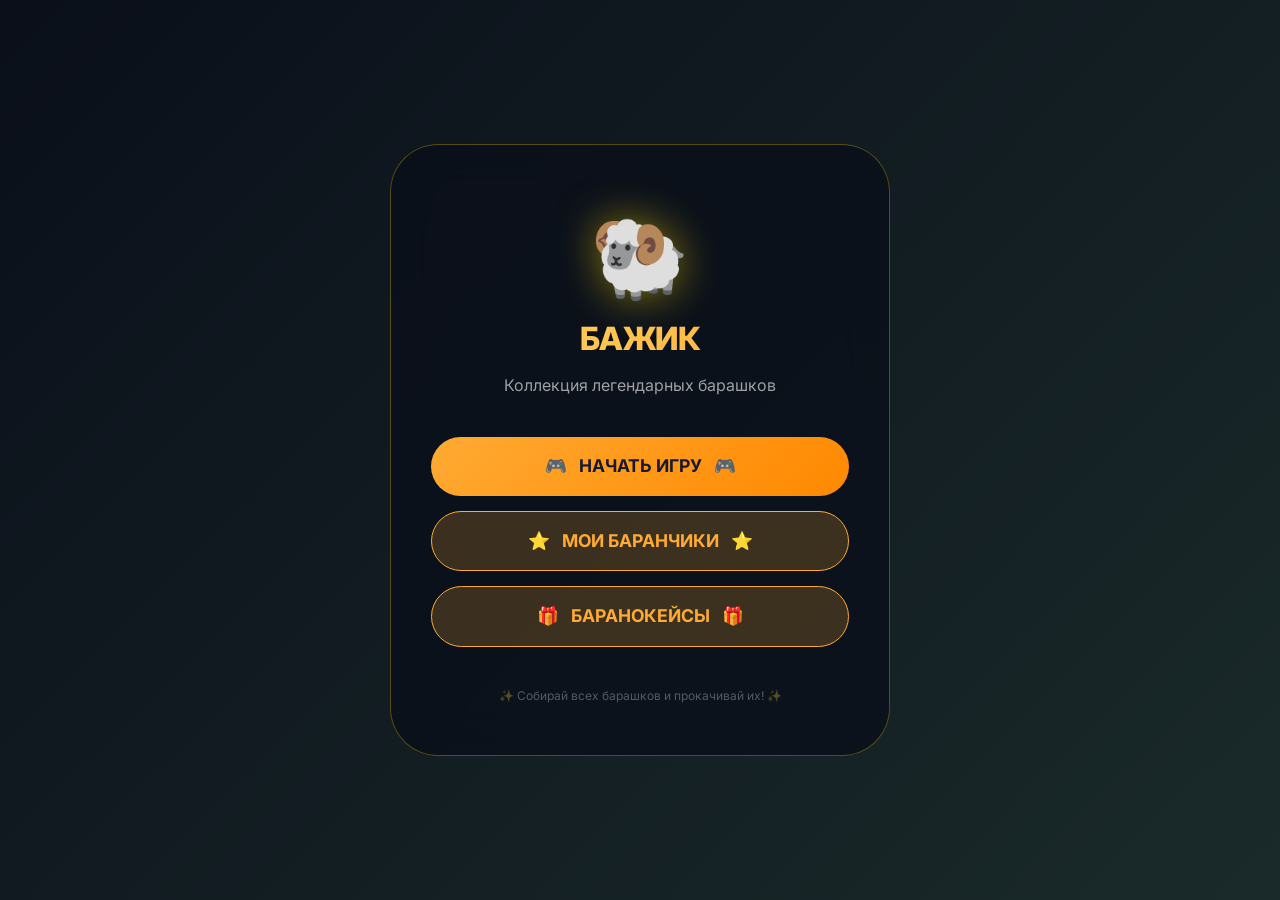
==== commit e3d7c794: "Add files via upload" ====
--- a/index.html
+++ b/index.html
@@ -2,169 +2,125 @@
 <html lang="ru">
 <head>
     <meta charset="UTF-8">
-    <meta name="viewport" content="width=device-width, initial-scale=1.0, user-scalable=yes, viewport-fit=cover">
-    <title>Бажик - Коллекция барашков</title>
-    <link rel="stylesheet" href="бажик.css">
-    <link href="https://fonts.googleapis.com/css2?family=Fredoka+One&family=Quicksand:wght@400;600;700;800&display=swap" rel="stylesheet">
+    <meta name="viewport" content="width=device-width, initial-scale=1.0, user-scalable=yes">
+    <title>Бажик - Главное меню</title>
+    <link rel="preconnect" href="https://fonts.googleapis.com">
+    <link rel="preconnect" href="https://fonts.gstatic.com" crossorigin>
+    <link href="https://fonts.googleapis.com/css2?family=Inter:opsz,wght@14..32,300;14..32,400;14..32,500;14..32,600;14..32,700;14..32,800&display=swap" rel="stylesheet">
+    <link rel="stylesheet" href="styles/main.css">
+    <style>
+        .menu-container {
+            min-height: 100vh;
+            display: flex;
+            flex-direction: column;
+            justify-content: center;
+            align-items: center;
+            background: linear-gradient(135deg, #0a0f1a 0%, #1a2a2a 100%);
+            padding: 20px;
+        }
+        .menu-card {
+            background: rgba(10, 15, 26, 0.8);
+            backdrop-filter: blur(20px);
+            border-radius: 48px;
+            padding: 50px 40px;
+            text-align: center;
+            border: 1px solid rgba(255, 215, 0, 0.3);
+            max-width: 500px;
+            width: 100%;
+            animation: fadeInUp 0.5s ease-out;
+        }
+        @keyframes fadeInUp {
+            from { opacity: 0; transform: translateY(30px); }
+            to { opacity: 1; transform: translateY(0); }
+        }
+        .menu-logo {
+            margin-bottom: 30px;
+        }
+        .menu-logo-icon {
+            font-size: 5rem;
+            filter: drop-shadow(0 0 20px rgba(255,215,0,0.5));
+            animation: bounce 2s infinite;
+        }
+        @keyframes bounce {
+            0%, 100% { transform: translateY(0); }
+            50% { transform: translateY(-10px); }
+        }
+        .menu-title {
+            font-size: 2rem;
+            font-weight: 800;
+            background: linear-gradient(135deg, #ffd966, #ffaa33);
+            -webkit-background-clip: text;
+            background-clip: text;
+            color: transparent;
+            margin-bottom: 10px;
+        }
+        .menu-subtitle {
+            color: rgba(255,255,255,0.6);
+            margin-bottom: 40px;
+        }
+        .menu-buttons {
+            display: flex;
+            flex-direction: column;
+            gap: 15px;
+        }
+        .menu-btn {
+            background: linear-gradient(135deg, #ffaa33, #ff8800);
+            border: none;
+            padding: 16px 24px;
+            border-radius: 60px;
+            font-size: 1.1rem;
+            font-weight: 700;
+            color: #1a1a2e;
+            cursor: pointer;
+            transition: all 0.2s;
+            font-family: inherit;
+            text-decoration: none;
+            display: flex;
+            align-items: center;
+            justify-content: center;
+            gap: 12px;
+        }
+        .menu-btn.secondary {
+            background: rgba(255,170,51,0.2);
+            color: #ffaa33;
+            border: 1px solid #ffaa33;
+        }
+        .menu-btn:active {
+            transform: scale(0.97);
+        }
+        .menu-footer {
+            margin-top: 40px;
+            color: rgba(255,255,255,0.3);
+            font-size: 0.75rem;
+        }
+    </style>
 </head>
 <body>
-
-    <div class="bg-pattern"></div>
-    <div class="cactus-left"></div>
-    <div class="cactus-right"></div>
-    <div class="sun"></div>
-
-    <div class="container">
-        <header>
-            <h1>🐏 БАЖИК КОЛЛЕКЦИЯ 🐏</h1>
-            <div class="currency-display">
-                <img src="бажичок.png" alt="Бажичок" class="currency-icon">
-                <span id="currencyAmount" class="currency-amount">0</span>
+    <div class="menu-container">
+        <div class="menu-card">
+            <div class="menu-logo">
+                <div class="menu-logo-icon">🐏</div>
+                <h1 class="menu-title">БАЖИК</h1>
+                <p class="menu-subtitle">Коллекция легендарных барашков</p>
             </div>
-        </header>
-
-        <!-- Главный Бажик для кликов -->
-        <div class="main-sheep-container">
-            <div id="clickableSheep" class="clickable-sheep">
-                <img id="mainSheepImage" src="бажичек.png" alt="Бажик" class="main-sheep-img">
-                <div class="click-effect"></div>
+            <div class="menu-buttons">
+                <a href="game.html" class="menu-btn">
+                    <span>🎮</span> НАЧАТЬ ИГРУ
+                    <span>🎮</span>
+                </a>
+                <a href="brawlers.html" class="menu-btn secondary">
+                    <span>⭐</span> МОИ БАРАНЧИКИ
+                    <span>⭐</span>
+                </a>
+                <a href="cases.html" class="menu-btn secondary">
+                    <span>🎁</span> БАРАНОКЕЙСЫ
+                    <span>🎁</span>
+                </a>
             </div>
-            <p class="click-hint">👇 НАЖМИ НА БАЖИКА! 👇</p>
-            <div class="active-brawler-info" id="activeBrawlerInfo">
-                <span id="activeBrawlerName">Обычный Бажик</span>
-                <span id="activeBrawlerBonus">+1 за клик</span>
-            </div>
-        </div>
-
-        <!-- Статистика кликов -->
-        <div class="stats-panel">
-            <div class="stat-card">
-                <span class="stat-icon">⚡</span>
-                <span class="stat-label">ВСЕГО КЛИКОВ:</span>
-                <span id="totalClicks" class="stat-value">0</span>
-            </div>
-            <div class="stat-card bonus-card">
-                <span class="stat-icon">💪</span>
-                <span class="stat-label">БОНУС ЗА КЛИК:</span>
-                <span id="clickBonus" class="stat-value">1</span>
-            </div>
-        </div>
-
-        <!-- Кнопки навигации между окнами -->
-        <div class="nav-buttons">
-            <button id="openBrawlersBtn" class="nav-btn-main">
-                <span class="nav-icon">⭐</span>
-                МОИ БАРАНЧИКИ
-                <span class="nav-icon">⭐</span>
-            </button>
-            <button id="openCasesBtn" class="nav-btn-main">
-                <span class="nav-icon">🎁</span>
-                БАРАНОКЕЙСЫ
-                <span class="nav-icon">🎁</span>
-            </button>
-        </div>
-
-        <!-- Кнопка сброса -->
-        <div class="reset-section">
-            <button id="resetGameBtn" class="reset-btn">🔄 СБРОСИТЬ ПРОГРЕСС 🔄</button>
-        </div>
-
-        <footer>
-            <p>✨ Открывай кейсы, собирай всех барашков и прокачивай их! ✨</p>
-            <p class="credit">💚 Каждый уровень увеличивает доход от клика!</p>
-        </footer>
-    </div>
-
-    <!-- ПОЛНОЭКРАННОЕ ОКНО 1: МОИ БАРАНЧИКИ -->
-    <div id="brawlersWindow" class="fullscreen-window hidden">
-        <div class="fullscreen-content">
-            <div class="window-header-full">
-                <h2>⭐ МОИ БАРАНЧИКИ ⭐</h2>
-                <button class="close-window-btn" data-window="brawlersWindow">✖ ЗАКРЫТЬ ✖</button>
-            </div>
-            <div class="brawlers-fullscreen-grid" id="brawlersGrid">
-                <!-- Динамически добавляются барашки -->
+            <div class="menu-footer">
+                <p>✨ Собирай всех барашков и прокачивай их! ✨</p>
             </div>
         </div>
     </div>
-
-    <!-- ПОЛНОЭКРАННОЕ ОКНО 2: БАРАНОКЕЙСЫ с анимацией как в CS:GO -->
-    <div id="casesWindow" class="fullscreen-window hidden">
-        <div class="fullscreen-content">
-            <div class="window-header-full">
-                <h2>🎁 БАРАНОКЕЙСЫ 🎁</h2>
-                <button class="close-window-btn" data-window="casesWindow">✖ ЗАКРЫТЬ ✖</button>
-            </div>
-            <div class="cases-fullscreen-container">
-                <div class="case-main-card">
-                    <div class="case-3d-preview">
-                        <img src="баранокейс.png" alt="Баранокейс" class="case-big-image">
-                        <div class="case-glow-ring"></div>
-                    </div>
-                    <div class="case-info-full">
-                        <h3>🔥 БАРАНОКЕЙС 🔥</h3>
-                        <p>Открой кейс и получи одного из барашков!</p>
-                        <div class="case-characters-preview">
-                            <div class="preview-item">🐏 Обычный</div>
-                            <div class="preview-item">👓 В очках</div>
-                            <div class="preview-item">🔧 Меха</div>
-                            <div class="preview-item">🎭 Поко</div>
-                        </div>
-                        <button id="openCaseFullBtn" class="case-open-full-btn">
-                            <span class="btn-text">🎲 ОТКРЫТЬ КЕЙС 🎲</span>
-                            <span class="btn-price-full">
-                                <img src="бажичок.png" class="btn-currency-icon">
-                                <span id="casePriceFull">10</span>
-                            </span>
-                        </button>
-                    </div>
-                </div>
-            </div>
-        </div>
-    </div>
-
-    <!-- CS:GO СТИЛЬ - АНИМАЦИЯ ПРОКРУТКИ СКИНОВ -->
-    <div id="csgoRollAnimation" class="csgo-roll-overlay hidden">
-        <div class="roll-background"></div>
-        <div class="roll-container">
-            <div class="roll-header">
-                <span>🔫 ОТКРЫТИЕ КЕЙСА 🔫</span>
-                <div class="roll-progress-bar">
-                    <div class="roll-progress-fill" id="rollProgressFill"></div>
-                </div>
-            </div>
-            <div class="skin-roll-area" id="skinRollArea">
-                <div class="skin-roller" id="skinRoller">
-                    <!-- Сюда динамически добавляются скины для прокрутки -->
-                </div>
-                <div class="roll-indicator"></div>
-            </div>
-            <div class="roll-result hidden" id="rollResult">
-                <div class="result-card">
-                    <div class="result-glow"></div>
-                    <div class="result-image" id="resultImage"></div>
-                    <div class="result-name" id="resultName"></div>
-                    <div class="result-stats" id="resultStats"></div>
-                    <button class="result-claim-btn" id="resultClaimBtn">ЗАБРАТЬ</button>
-                </div>
-            </div>
-        </div>
-    </div>
-
-    <!-- Модальное окно подтверждения сброса -->
-    <div id="resetModal" class="modal">
-        <div class="modal-content">
-            <div class="modal-icon">⚠️</div>
-            <h3>СБРОС ПРОГРЕССА</h3>
-            <p>Вы уверены, что хотите сбросить весь прогресс?</p>
-            <p>Все барашки, уровни и монеты будут удалены!</p>
-            <div class="modal-buttons">
-                <button id="confirmResetBtn" class="confirm-btn">✅ ДА, СБРОСИТЬ</button>
-                <button id="cancelResetBtn" class="cancel-btn">❌ ОТМЕНА</button>
-            </div>
-        </div>
-    </div>
-
-    <script src="бажик.js"></script>
 </body>
-</html>
+</html>
--- a/styles/main.css
+++ b/styles/main.css
@@ -0,0 +1,433 @@
+/* ========================================
+   БАЖИК КОЛЛЕКЦИЯ - ГЛАВНЫЕ СТИЛИ
+   Общие стили для всех страниц
+   ======================================== */
+
+/* ---------- RESET & BASE ---------- */
+* {
+    margin: 0;
+    padding: 0;
+    box-sizing: border-box;
+    -webkit-tap-highlight-color: transparent;
+}
+
+html {
+    scroll-behavior: smooth;
+}
+
+body {
+    font-family: 'Inter', system-ui, -apple-system, 'Segoe UI', sans-serif;
+    background: #0a0f1a;
+    color: #ffffff;
+    line-height: 1.5;
+    overflow-x: hidden;
+}
+
+/* ---------- УТИЛИТЫ ---------- */
+.container {
+    max-width: 1200px;
+    margin: 0 auto;
+    padding: 20px;
+}
+
+.text-center {
+    text-align: center;
+}
+
+.hidden {
+    display: none !important;
+}
+
+/* ---------- АНИМАЦИИ ---------- */
+@keyframes fadeIn {
+    from {
+        opacity: 0;
+        transform: translateY(20px);
+    }
+    to {
+        opacity: 1;
+        transform: translateY(0);
+    }
+}
+
+@keyframes fadeInScale {
+    from {
+        opacity: 0;
+        transform: scale(0.95);
+    }
+    to {
+        opacity: 1;
+        transform: scale(1);
+    }
+}
+
+@keyframes slideInRight {
+    from {
+        opacity: 0;
+        transform: translateX(30px);
+    }
+    to {
+        opacity: 1;
+        transform: translateX(0);
+    }
+}
+
+@keyframes slideInLeft {
+    from {
+        opacity: 0;
+        transform: translateX(-30px);
+    }
+    to {
+        opacity: 1;
+        transform: translateX(0);
+    }
+}
+
+@keyframes pulse {
+    0%, 100% {
+        opacity: 1;
+        transform: scale(1);
+    }
+    50% {
+        opacity: 0.7;
+        transform: scale(1.05);
+    }
+}
+
+@keyframes shimmer {
+    0% {
+        background-position: -200% 0;
+    }
+    100% {
+        background-position: 200% 0;
+    }
+}
+
+@keyframes floatUp {
+    0% {
+        opacity: 1;
+        transform: translate(-50%, -50%) scale(0.6);
+    }
+    100% {
+        opacity: 0;
+        transform: translate(-50%, -150%) scale(1.3);
+    }
+}
+
+@keyframes bounce {
+    0%, 100% {
+        transform: translateY(0);
+    }
+    50% {
+        transform: translateY(-8px);
+    }
+}
+
+/* ---------- КНОПКИ ---------- */
+.btn {
+    display: inline-flex;
+    align-items: center;
+    justify-content: center;
+    gap: 10px;
+    padding: 12px 24px;
+    border-radius: 60px;
+    font-weight: 600;
+    font-size: 0.95rem;
+    font-family: inherit;
+    cursor: pointer;
+    transition: all 0.2s ease;
+    border: none;
+    text-decoration: none;
+}
+
+.btn:active {
+    transform: scale(0.96);
+}
+
+.btn-primary {
+    background: linear-gradient(135deg, #ffaa33, #ff8800);
+    color: #1a1a2e;
+    box-shadow: 0 4px 15px rgba(255, 170, 51, 0.3);
+}
+
+.btn-primary:hover {
+    transform: translateY(-2px);
+    box-shadow: 0 6px 20px rgba(255, 170, 51, 0.4);
+}
+
+.btn-secondary {
+    background: rgba(255, 170, 51, 0.15);
+    border: 1px solid #ffaa33;
+    color: #ffaa33;
+    backdrop-filter: blur(10px);
+}
+
+.btn-secondary:hover {
+    background: rgba(255, 170, 51, 0.25);
+}
+
+.btn-danger {
+    background: linear-gradient(135deg, #e55c2c, #c4451a);
+    color: white;
+}
+
+.btn-danger:hover {
+    transform: translateY(-2px);
+}
+
+.btn-glass {
+    background: rgba(10, 15, 26, 0.6);
+    backdrop-filter: blur(10px);
+    border: 1px solid rgba(255, 215, 0, 0.3);
+    color: #ffd966;
+}
+
+/* ---------- КАРТОЧКИ ---------- */
+.card {
+    background: linear-gradient(135deg, rgba(30, 40, 50, 0.8), rgba(20, 30, 40, 0.6));
+    backdrop-filter: blur(10px);
+    border-radius: 28px;
+    padding: 20px;
+    border: 1px solid rgba(255, 215, 0, 0.2);
+    transition: all 0.2s ease;
+}
+
+.card:hover {
+    transform: translateY(-4px);
+    border-color: rgba(255, 215, 0, 0.4);
+    box-shadow: 0 10px 30px rgba(0, 0, 0, 0.2);
+}
+
+/* ---------- ВАЛЮТА ---------- */
+.currency-badge {
+    display: inline-flex;
+    align-items: center;
+    gap: 8px;
+    background: rgba(0, 0, 0, 0.4);
+    backdrop-filter: blur(10px);
+    padding: 6px 16px;
+    border-radius: 40px;
+    border: 1px solid rgba(255, 215, 0, 0.3);
+}
+
+.currency-badge img {
+    width: 28px;
+    height: 28px;
+    object-fit: contain;
+}
+
+.currency-badge span {
+    font-size: 1.2rem;
+    font-weight: 700;
+    color: #ffd966;
+}
+
+/* ---------- ЗАГОЛОВКИ ---------- */
+h1, h2, h3 {
+    font-weight: 700;
+    letter-spacing: -0.02em;
+}
+
+.gradient-text {
+    background: linear-gradient(135deg, #ffd966, #ffaa33);
+    -webkit-background-clip: text;
+    background-clip: text;
+    color: transparent;
+}
+
+/* ---------- СТАТИСТИКА ---------- */
+.stat-grid {
+    display: flex;
+    gap: 20px;
+    justify-content: center;
+    flex-wrap: wrap;
+}
+
+.stat-item {
+    background: rgba(0, 0, 0, 0.4);
+    backdrop-filter: blur(10px);
+    border-radius: 60px;
+    padding: 12px 24px;
+    text-align: center;
+    min-width: 140px;
+    border: 1px solid rgba(255, 215, 0, 0.2);
+}
+
+.stat-label {
+    font-size: 0.7rem;
+    color: rgba(255, 255, 255, 0.6);
+    text-transform: uppercase;
+    letter-spacing: 1px;
+}
+
+.stat-value {
+    font-size: 1.5rem;
+    font-weight: 800;
+    color: #ffd966;
+    line-height: 1.2;
+}
+
+/* ---------- ПРОГРЕСС-БАР ---------- */
+.progress-container {
+    width: 100%;
+    height: 6px;
+    background: rgba(255, 255, 255, 0.1);
+    border-radius: 3px;
+    overflow: hidden;
+}
+
+.progress-fill {
+    height: 100%;
+    background: linear-gradient(90deg, #ffaa33, #ffd966);
+    border-radius: 3px;
+    transition: width 0.3s ease;
+}
+
+/* ---------- СКРОЛЛБАР ---------- */
+::-webkit-scrollbar {
+    width: 8px;
+    height: 8px;
+}
+
+::-webkit-scrollbar-track {
+    background: rgba(0, 0, 0, 0.3);
+    border-radius: 10px;
+}
+
+::-webkit-scrollbar-thumb {
+    background: linear-gradient(135deg, #ffaa33, #ff8800);
+    border-radius: 10px;
+}
+
+::-webkit-scrollbar-thumb:hover {
+    background: linear-gradient(135deg, #ffd966, #ffaa33);
+}
+
+/* ---------- АДАПТИВНОСТЬ ---------- */
+@media (max-width: 768px) {
+    .container {
+        padding: 12px;
+    }
+    
+    .btn {
+        padding: 10px 20px;
+        font-size: 0.85rem;
+    }
+    
+    .stat-item {
+        padding: 8px 16px;
+        min-width: 110px;
+    }
+    
+    .stat-value {
+        font-size: 1.2rem;
+    }
+    
+    .currency-badge {
+        padding: 4px 12px;
+    }
+    
+    .currency-badge img {
+        width: 22px;
+        height: 22px;
+    }
+    
+    .currency-badge span {
+        font-size: 1rem;
+    }
+}
+
+@media (max-width: 480px) {
+    .stat-grid {
+        gap: 12px;
+    }
+    
+    .stat-item {
+        padding: 6px 12px;
+        min-width: 90px;
+    }
+    
+    .stat-label {
+        font-size: 0.6rem;
+    }
+    
+    .stat-value {
+        font-size: 1rem;
+    }
+}
+
+/* ---------- АНИМАЦИЯ ЗАГРУЗКИ ---------- */
+.loader {
+    width: 40px;
+    height: 40px;
+    border: 3px solid rgba(255, 215, 0, 0.3);
+    border-top-color: #ffd966;
+    border-radius: 50%;
+    animation: spin 0.8s linear infinite;
+}
+
+@keyframes spin {
+    to {
+        transform: rotate(360deg);
+    }
+}
+
+/* ---------- ВСПЛЫВАЮЩИЕ УВЕДОМЛЕНИЯ ---------- */
+.toast {
+    position: fixed;
+    bottom: 30px;
+    left: 50%;
+    transform: translateX(-50%);
+    background: rgba(30, 40, 50, 0.95);
+    backdrop-filter: blur(10px);
+    color: #ffd966;
+    padding: 12px 24px;
+    border-radius: 60px;
+    font-weight: 600;
+    font-size: 0.9rem;
+    z-index: 3000;
+    border: 1px solid #ffd966;
+    animation: fadeIn 0.3s ease;
+}
+
+.toast.success {
+    background: rgba(107, 184, 107, 0.95);
+    color: white;
+    border-color: #6bb86b;
+}
+
+.toast.warning {
+    background: rgba(255, 170, 51, 0.95);
+    color: #1a1a2e;
+    border-color: #ffaa33;
+}
+
+/* ---------- ОБЩИЙ ФОН ДЛЯ СТРАНИЦ ---------- */
+body::before {
+    content: '';
+    position: fixed;
+    top: 0;
+    left: 0;
+    width: 100%;
+    height: 100%;
+    background: radial-gradient(ellipse at 30% 40%, rgba(255, 215, 0, 0.03), transparent 70%);
+    pointer-events: none;
+    z-index: -1;
+}
+
+/* ---------- ДЕКОРАТИВНЫЕ ЭЛЕМЕНТЫ ---------- */
+.decor-line {
+    width: 60px;
+    height: 2px;
+    background: linear-gradient(90deg, transparent, #ffd966, transparent);
+    margin: 15px auto;
+}
+
+/* ---------- ТЕНИ ---------- */
+.shadow-glow {
+    box-shadow: 0 0 20px rgba(255, 215, 0, 0.2);
+}
+
+.shadow-glow-lg {
+    box-shadow: 0 0 40px rgba(255, 215, 0, 0.3);
+}
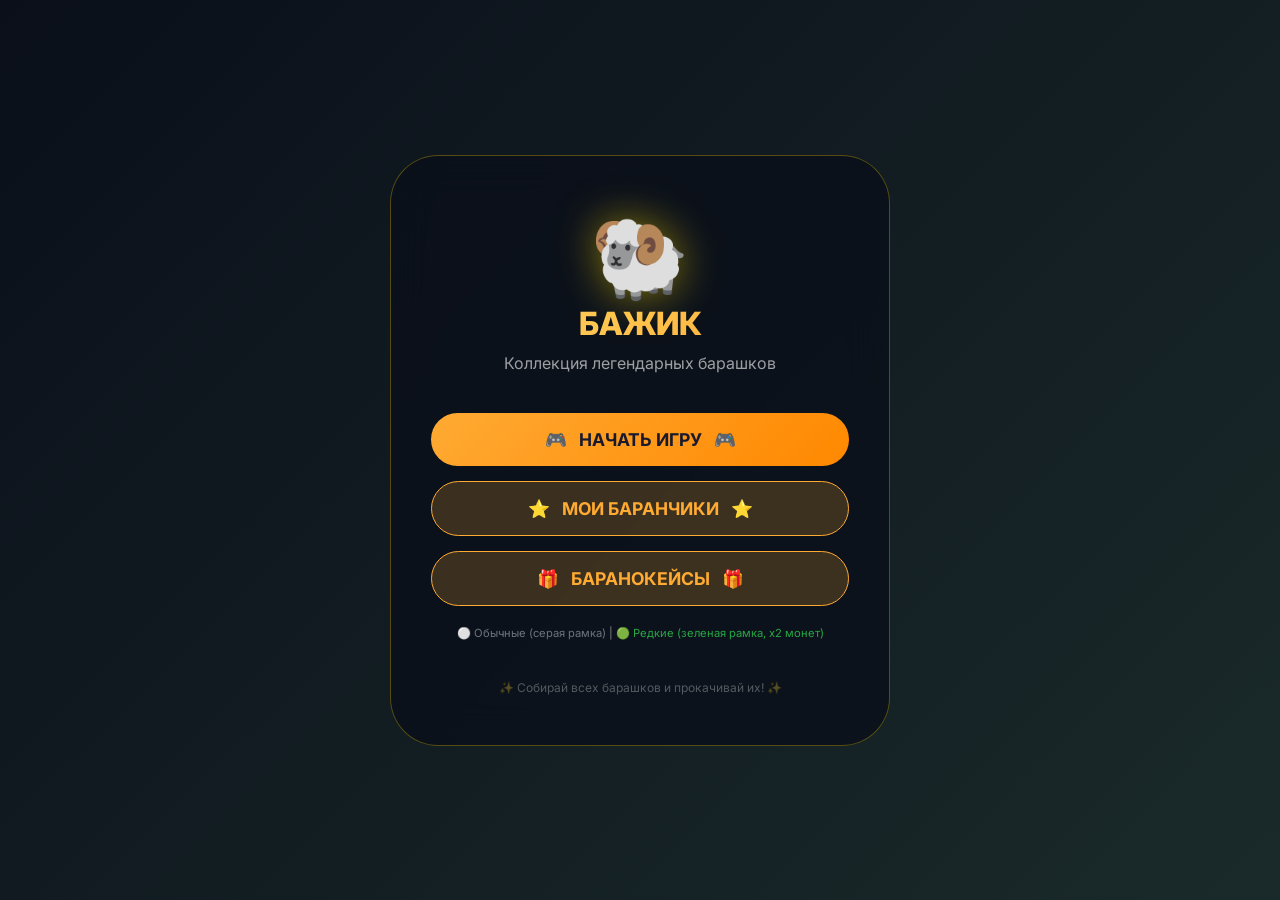
==== commit 89948786: "Add files via upload" ====
--- a/index.html
+++ b/index.html
@@ -7,15 +7,23 @@
     <link rel="preconnect" href="https://fonts.googleapis.com">
     <link rel="preconnect" href="https://fonts.gstatic.com" crossorigin>
     <link href="https://fonts.googleapis.com/css2?family=Inter:opsz,wght@14..32,300;14..32,400;14..32,500;14..32,600;14..32,700;14..32,800&display=swap" rel="stylesheet">
-    <link rel="stylesheet" href="styles/main.css">
     <style>
+        * {
+            margin: 0;
+            padding: 0;
+            box-sizing: border-box;
+        }
+        body {
+            font-family: 'Inter', sans-serif;
+            min-height: 100vh;
+            background: linear-gradient(135deg, #0a0f1a 0%, #1a2a2a 100%);
+        }
         .menu-container {
             min-height: 100vh;
             display: flex;
             flex-direction: column;
             justify-content: center;
             align-items: center;
-            background: linear-gradient(135deg, #0a0f1a 0%, #1a2a2a 100%);
             padding: 20px;
         }
         .menu-card {
@@ -93,6 +101,13 @@
             color: rgba(255,255,255,0.3);
             font-size: 0.75rem;
         }
+        .rarity-info {
+            margin-top: 20px;
+            font-size: 0.7rem;
+            color: rgba(255,255,255,0.5);
+        }
+        .common-color { color: #6c757d; }
+        .rare-color { color: #28a745; }
     </style>
 </head>
 <body>
@@ -117,6 +132,10 @@
                     <span>🎁</span>
                 </a>
             </div>
+            <div class="rarity-info">
+                <span class="common-color">⚪ Обычные (серая рамка)</span> | 
+                <span class="rare-color">🟢 Редкие (зеленая рамка, x2 монет)</span>
+            </div>
             <div class="menu-footer">
                 <p>✨ Собирай всех барашков и прокачивай их! ✨</p>
             </div>
